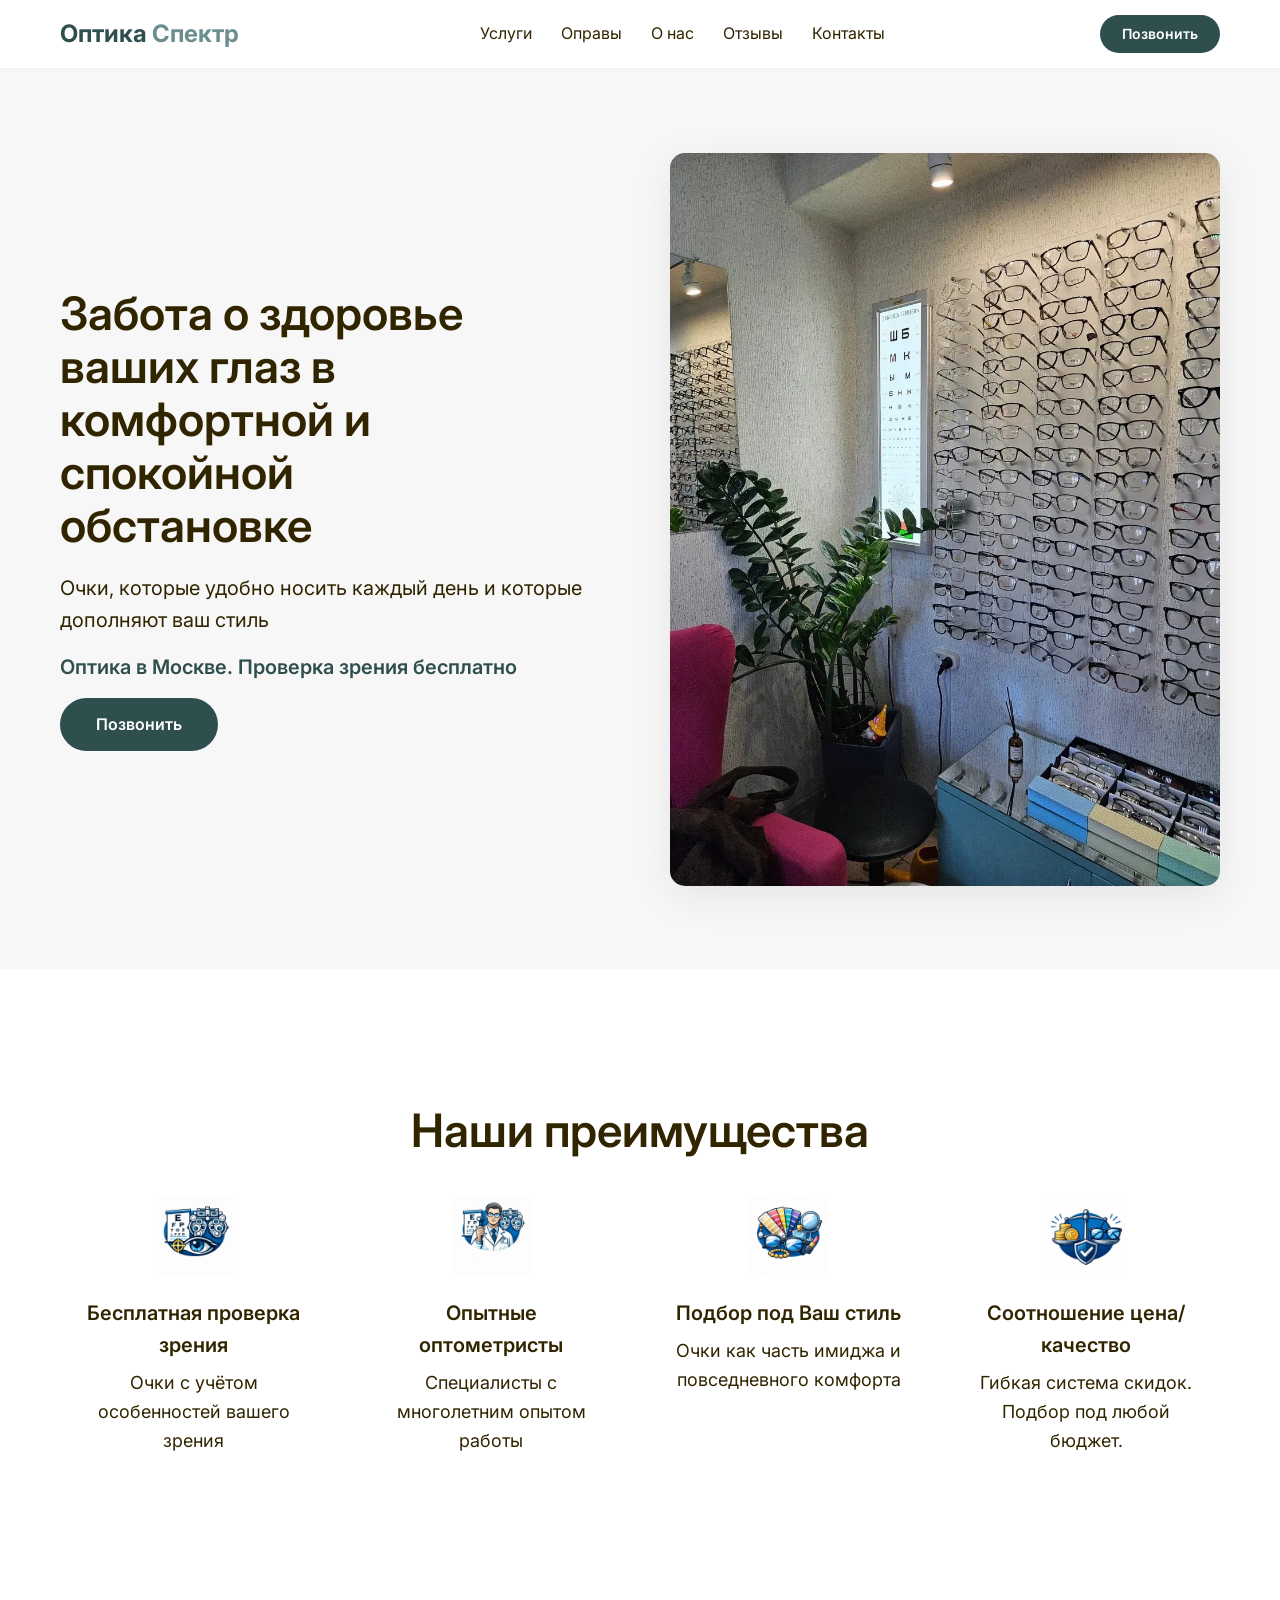
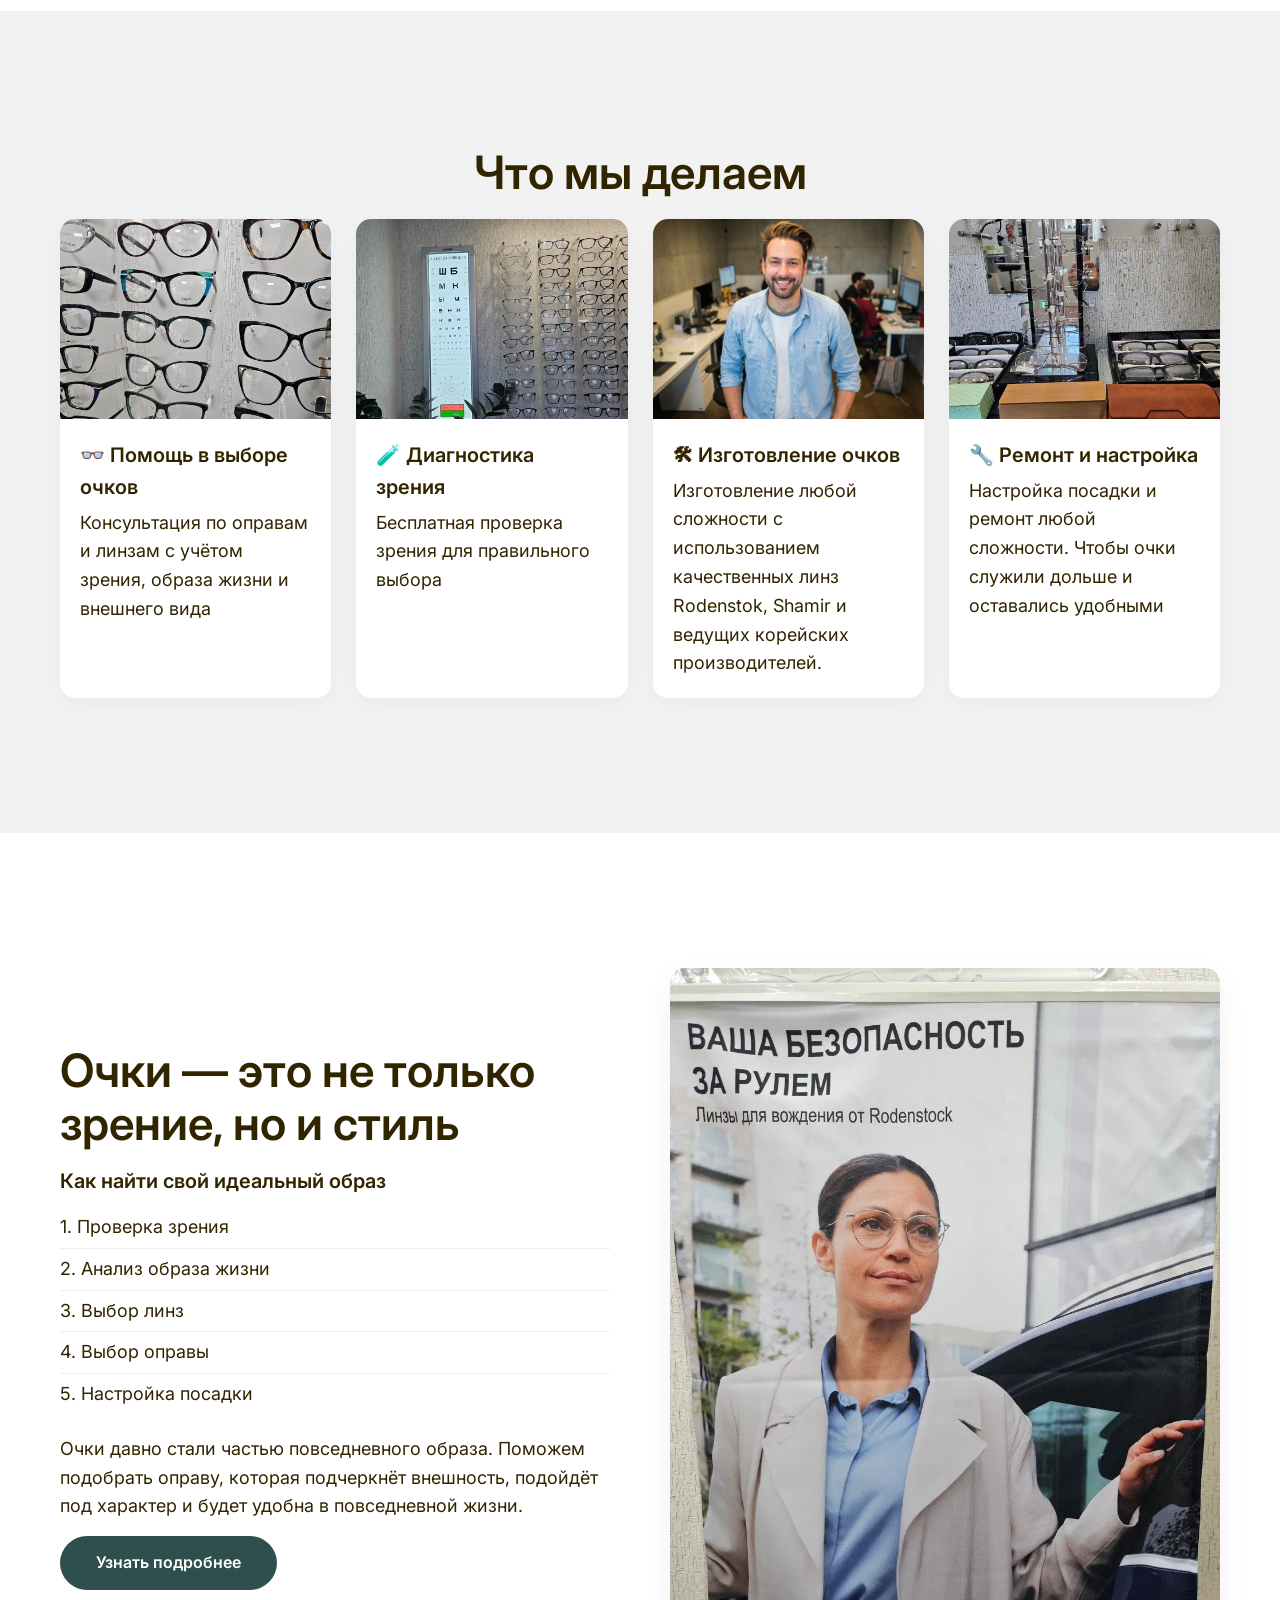
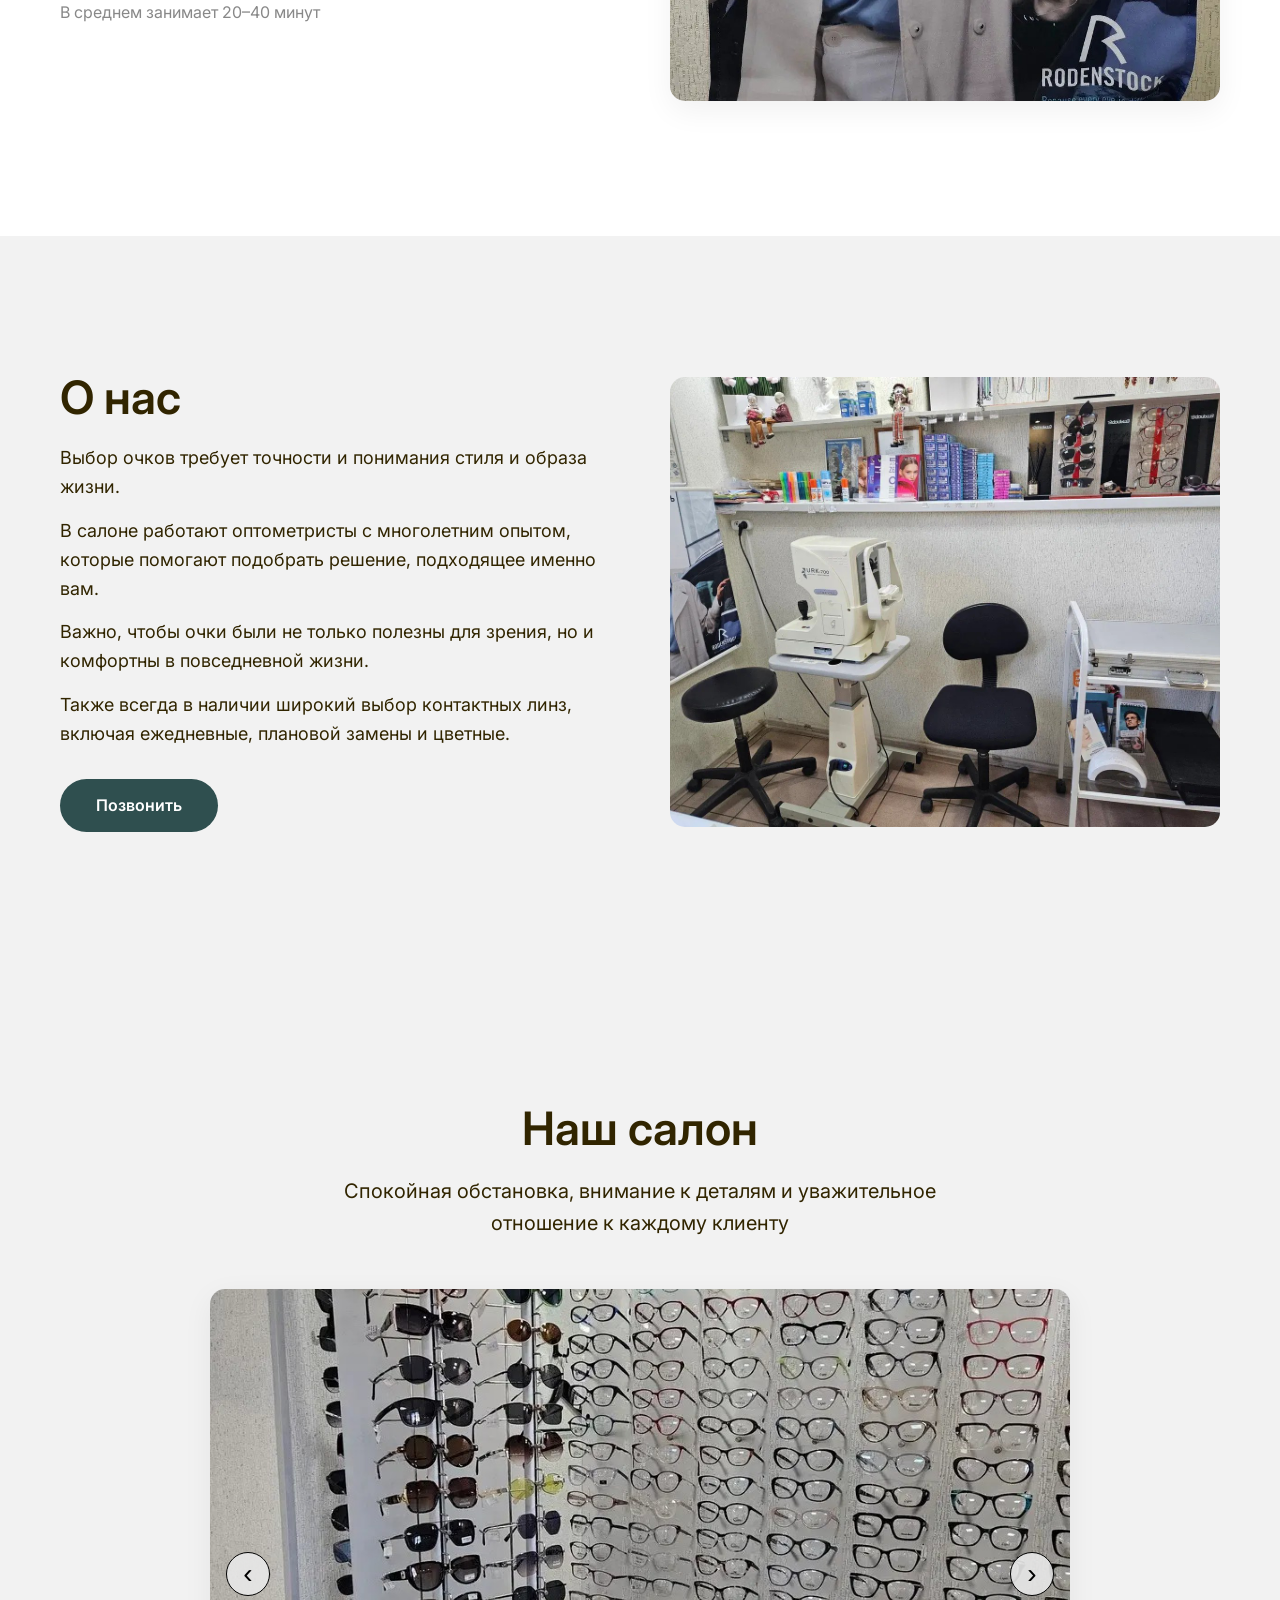
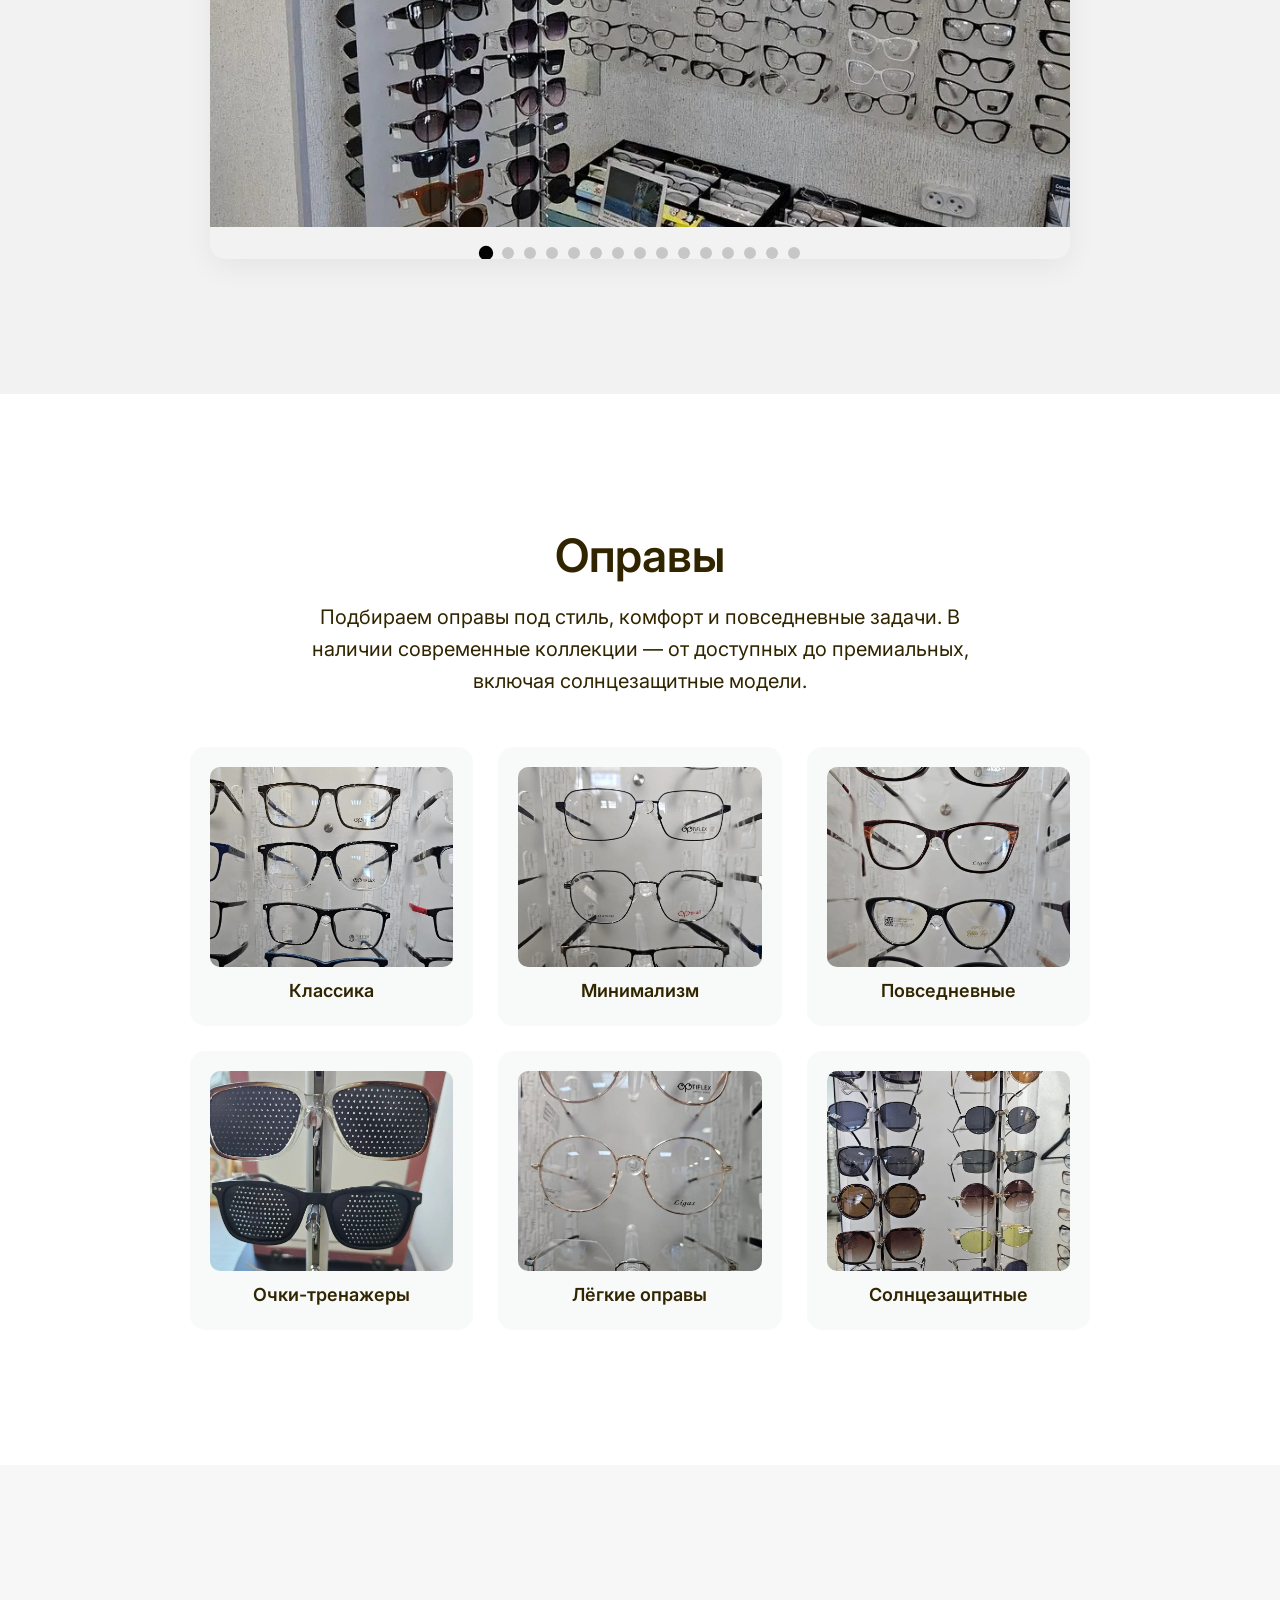
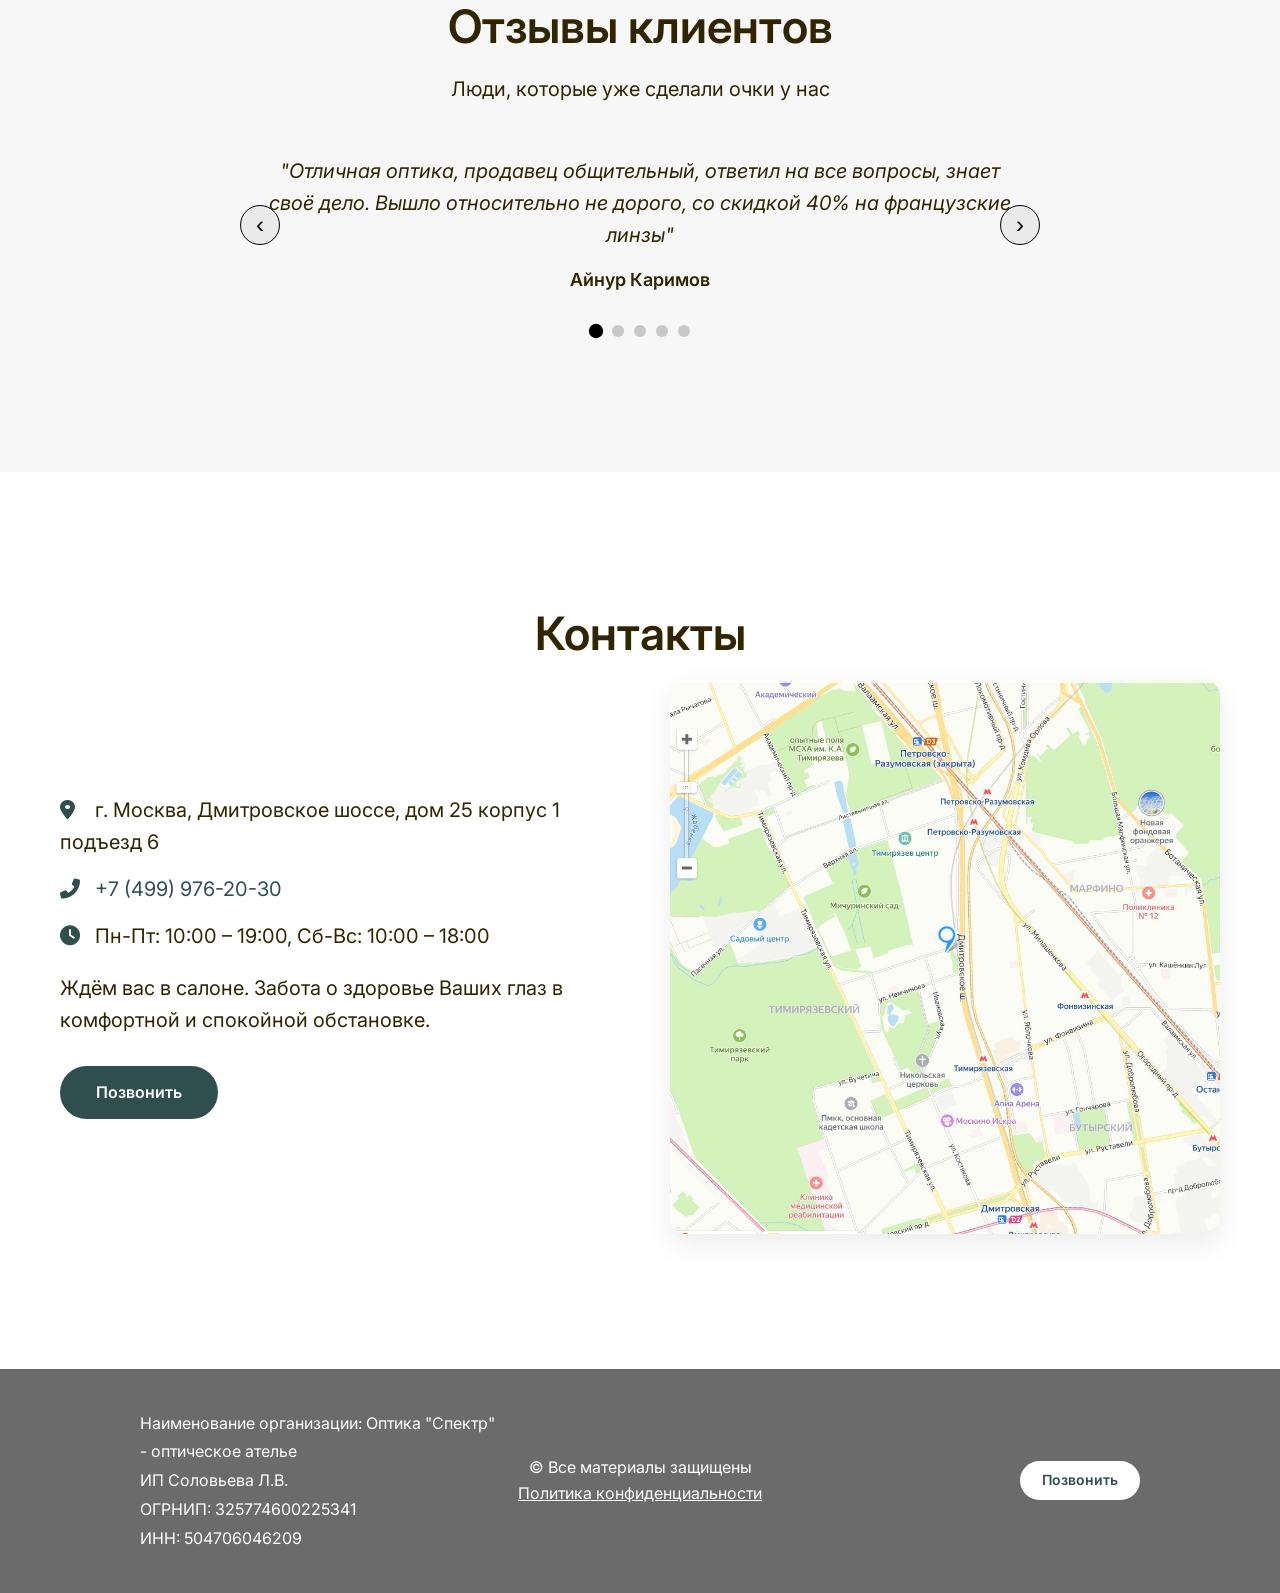
==== index.html @ 6e52207d "Update index.html" ====
<!DOCTYPE html>
<html lang="ru">
<head>
    <meta charset="UTF-8">
    <meta name="viewport" content="width=device-width, initial-scale=1.0">
    <title>Оптика "Спектр" - оптическое ателье</title>
    <meta name="description" content='Оптика "Спектр" на Дмитровском шоссе 25, к.1'>
    <link rel="icon" href="images/favicon.jpg" type="image/x-icon">

    <!-- Шрифт Inter (замена Tilda Sans) -->
    <link rel="preconnect" href="https://fonts.googleapis.com">
    <link rel="preconnect" href="https://fonts.gstatic.com" crossorigin>
    <link href="https://fonts.googleapis.com/css2?family=Inter:opsz,wght@14..32,400;14..32,500;14..32,600;14..32,700&display=swap" rel="stylesheet">

    <link rel="stylesheet" href="https://cdnjs.cloudflare.com/ajax/libs/font-awesome/6.0.0-beta3/css/all.min.css">
    <style>
        /* ===== БАЗА ===== */
        * { margin: 0; padding: 0; box-sizing: border-box; }
        body {
            font-family: 'Inter', sans-serif;
            color: #312500;
            line-height: 1.6;
            background: #fff;
        }
        img { max-width: 100%; height: auto; display: block; }
        .container { max-width: 1200px; margin: 0 auto; padding: 0 20px; }
        .section-padding { padding: 135px 0; }
        @media (max-width: 768px) {
            .section-padding { padding: 60px 0; }
        }

        .section-title {
            font-family: 'Inter', sans-serif;
            font-weight: 600;
            font-size: 46px;
            line-height: 1.15;
            color: #312500;
            text-align: center;
            max-width: 480px;
            margin-left: auto;
            margin-right: auto;
            margin-bottom: 20px;
        }
        .section-subtitle {
            font-family: 'Inter', sans-serif;
            font-weight: 400;
            font-size: 20px;
            color: #312500;
            text-align: center;
            max-width: 700px;
            margin: 0 auto 50px;
        }
        @media (max-width: 768px) {
            .section-title { font-size: 32px; max-width: 100%; }
            .section-subtitle { font-size: 18px; }
        }

        .btn {
            display: inline-block;
            background: #2f4f4f;
            color: #fff;
            padding: 14px 36px;
            border-radius: 30px;
            text-decoration: none;
            font-family: 'Inter', sans-serif;
            font-weight: 600;
            font-size: 16px;
            transition: 0.3s;
            border: none;
            cursor: pointer;
        }
        .btn:hover { background: #1d3535; transform: scale(1.03); }
        .btn-white { background: #fff; color: #2f4f4f; }
        .btn-white:hover { background: #f0f0f0; }

        /* ===== ШАПКА ===== */
        .header {
            background: rgba(255, 255, 255, 0.7);
            padding: 15px 0;
            position: sticky;
            top: 0;
            z-index: 1000;
            transition: background 0.3s;
            border-bottom: 1px solid rgba(0,0,0,0.05);
        }
        .header.scrolled { background: rgba(255, 255, 255, 0.8); }
        .header .container {
            display: flex;
            justify-content: space-between;
            align-items: center;
            flex-wrap: wrap;
        }
        .header .logo { font-size: 24px; font-weight: 700; color: #2f4f4f; }
        .header .logo span { color: #6b8e8e; }
        .header nav a {
            font-family: 'Inter', sans-serif;
            font-weight: 400;
            color: #312500;
            text-decoration: none;
            margin-left: 25px;
            font-size: 16px;
            transition: 0.3s;
        }
        .header nav a:hover { color: #2f4f4f; }
        .header .btn { font-size: 14px; padding: 8px 22px; }
        .burger { display: none; font-size: 28px; cursor: pointer; }

        @media (max-width: 768px) {
            .header nav { display: none; width: 100%; flex-direction: column; align-items: center; padding-top: 15px; }
            .header nav.active { display: flex; }
            .header nav a { margin: 8px 0; }
            .burger { display: block; }
        }

        /* ===== HERO (100vh, 50/50) ===== */
        .hero {
            background: #f7f7f7;
            min-height: 100vh;
            display: flex;
            align-items: center;
            padding: 60px 0;
        }
        .hero .container {
            display: grid;
            grid-template-columns: 1fr 1fr;
            gap: 60px;
            align-items: center;
        }
        .hero-content h1 {
            font-family: 'Inter', sans-serif;
            font-weight: 600;
            font-size: 46px;
            line-height: 1.15;
            color: #312500;
            max-width: 480px;
            margin-bottom: 20px;
        }
        .hero-content p {
            font-family: 'Inter', sans-serif;
            font-weight: 400;
            font-size: 20px;
            color: #312500;
            margin-bottom: 15px;
        }
        .hero-content .price { font-weight: 600; color: #2f4f4f; }
        .hero-image img { border-radius: 15px; box-shadow: 0 10px 40px rgba(0,0,0,0.08); }

        @media (max-width: 768px) {
            .hero .container { grid-template-columns: 1fr; text-align: center; }
            .hero-content h1 { font-size: 32px; max-width: 100%; }
            .hero-content p { font-size: 18px; }
            .hero-image { order: -1; }
            .hero { min-height: auto; padding: 80px 0; }
        }

        /* ===== ПРЕИМУЩЕСТВА ===== */
        .benefits { background: #ffffff; }
        .benefits-grid {
            display: grid;
            grid-template-columns: repeat(4, 1fr);
            gap: 30px;
        }
        .benefit-item {
            text-align: center;
            padding: 20px;
        }
        .benefit-item img {
            width: 80px;
            height: 80px;
            margin: 0 auto 20px;
            object-fit: contain;
        }
        .benefit-item h3 {
            font-family: 'Inter', sans-serif;
            font-weight: 600;
            font-size: 20px;
            color: #312500;
            margin-bottom: 8px;
        }
        .benefit-item p {
            font-family: 'Inter', sans-serif;
            font-weight: 400;
            font-size: 18px;
            color: #312500;
        }
        @media (max-width: 900px) {
            .benefits-grid { grid-template-columns: 1fr 1fr; }
        }
        @media (max-width: 500px) {
            .benefits-grid { grid-template-columns: 1fr; }
            .benefit-item img { width: 60px; height: 60px; }
        }

        /* ===== УСЛУГИ ===== */
        .services { background: #f2f2f2; }
        .services-grid {
            display: grid;
            grid-template-columns: repeat(4, 1fr);
            gap: 25px;
        }
        .service-card {
            background: #fff;
            border-radius: 15px;
            overflow: hidden;
            box-shadow: 0 5px 20px rgba(0,0,0,0.04);
            transition: 0.3s;
        }
        .service-card:hover { transform: translateY(-6px); }
        .service-card .service-img {
            height: 200px;
            background-size: cover;
            background-position: center;
        }
        .service-card .service-content { padding: 20px; }
        .service-card .service-content h3 {
            font-family: 'Inter', sans-serif;
            font-weight: 600;
            font-size: 20px;
            color: #312500;
            margin-bottom: 6px;
        }
        .service-card .service-content p {
            font-family: 'Inter', sans-serif;
            font-weight: 400;
            font-size: 18px;
            color: #312500;
        }
        @media (max-width: 900px) {
            .services-grid { grid-template-columns: 1fr 1fr; }
        }
        @media (max-width: 500px) {
            .services-grid { grid-template-columns: 1fr; }
        }

        /* ===== СТИЛЬ (ОЧКИ) ===== */
        .style-block { background: #ffffff; }
        .style-wrapper {
            display: grid;
            grid-template-columns: 1fr 1fr;
            gap: 60px;
            align-items: center;
        }
        .style-image img {
            border-radius: 15px;
            box-shadow: 0 10px 30px rgba(0,0,0,0.06);
            width: 100%;
            height: 450px;
            object-fit: cover;
            object-position: center 40%;
        }
        .style-content h2 {
            font-family: 'Inter', sans-serif;
            font-weight: 600;
            font-size: 46px;
            line-height: 1.15;
            color: #312500;
            max-width: 480px;
            margin-bottom: 15px;
        }
        .style-content .sub {
            font-family: 'Inter', sans-serif;
            font-weight: 600;
            font-size: 20px;
            color: #312500;
            margin-bottom: 10px;
        }
        .style-content ul {
            list-style: none;
            padding: 0;
            margin-bottom: 20px;
        }
        .style-content ul li {
            font-family: 'Inter', sans-serif;
            font-weight: 400;
            font-size: 18px;
            color: #312500;
            padding: 6px 0;
            border-bottom: 1px solid #eee;
        }
        .style-content ul li:last-child { border-bottom: none; }
        .style-content p {
            font-family: 'Inter', sans-serif;
            font-weight: 400;
            font-size: 18px;
            color: #312500;
        }
        .style-content .small-note {
            font-size: 16px;
            color: #888;
            margin-top: 10px;
        }
        @media (max-width: 768px) {
            .style-wrapper { grid-template-columns: 1fr; }
            .style-image { order: 2; }
            .style-image img { height: 280px; }
            .style-content h2 { font-size: 32px; max-width: 100%; }
        }

        /* ===== О НАС ===== */
        .about { background: #f2f2f2; }
        .about-wrapper {
            display: grid;
            grid-template-columns: 1fr 1fr;
            gap: 60px;
            align-items: center;
        }
        .about-image {
            height: 450px;
            background: url('images/about-bg.jpg') center/cover;
            border-radius: 15px;
        }
        .about-content h2 {
            font-family: 'Inter', sans-serif;
            font-weight: 600;
            font-size: 46px;
            line-height: 1.15;
            color: #312500;
            max-width: 480px;
            margin-bottom: 20px;
            text-align: left;
        }
        .about-content p {
            font-family: 'Inter', sans-serif;
            font-weight: 400;
            font-size: 18px;
            color: #312500;
            margin-bottom: 15px;
        }
        @media (max-width: 768px) {
            .about-wrapper { grid-template-columns: 1fr; }
            .about-image { height: 280px; order: -1; }
            .about-content h2 { font-size: 32px; max-width: 100%; text-align: center; }
        }

        /* ===== ГАЛЕРЕЯ (карусель) ===== */
        .gallery { background: #f2f2f2; }
        .slider-container {
            overflow: hidden;
            position: relative;
            max-width: 860px;
            margin: 0 auto;
            border-radius: 15px;
            box-shadow: 0 8px 30px rgba(0,0,0,0.06);
        }
        .slider-track {
            display: flex;
            transition: transform 0.4s ease;
        }
        .slider-slide {
            min-width: 100%;
            aspect-ratio: 16/10;
        }
        .slider-slide img {
            width: 100%;
            height: 100%;
            object-fit: cover;
        }
        .slider-arrow {
            position: absolute;
            top: 50%;
            transform: translateY(-50%);
            background: rgba(232,232,232,0.9);
            border: 1px solid #000;
            width: 44px;
            height: 44px;
            border-radius: 50%;
            font-size: 28px;
            cursor: pointer;
            z-index: 10;
            color: #000;
            display: flex;
            align-items: center;
            justify-content: center;
            transition: 0.2s;
        }
        .slider-arrow:hover { background: #000; color: #fff; }
        .slider-arrow-prev { left: 16px; }
        .slider-arrow-next { right: 16px; }
        .slider-dots {
            display: flex;
            justify-content: center;
            gap: 10px;
            margin-top: 20px;
        }
        .slider-dots button {
            width: 12px;
            height: 12px;
            border-radius: 50%;
            border: none;
            background: #c7c7c7;
            cursor: pointer;
            padding: 0;
            transition: 0.2s;
        }
        .slider-dots button.active { background: #000; transform: scale(1.2); }

        /* ===== ОТЗЫВЫ (карусель) ===== */
        .reviews { background: #f7f7f7; padding: 135px 0; }
        .reviews-slider {
            max-width: 800px;
            margin: 0 auto;
            position: relative;
            overflow: hidden;
        }
        .reviews-track {
            display: flex;
            transition: transform 0.5s ease;
        }
        .review-slide {
            min-width: 100%;
            padding: 0 20px;
            text-align: center;
            box-sizing: border-box;
        }
        .review-text {
            font-family: 'Inter', sans-serif;
            font-weight: 400;
            font-size: 20px;
            color: #312500;
            font-style: italic;
            margin-bottom: 15px;
        }
        .review-author {
            font-family: 'Inter', sans-serif;
            font-weight: 600;
            font-size: 18px;
            color: #312500;
        }
        .reviews-arrow {
            position: absolute;
            top: 50%;
            transform: translateY(-50%);
            background: rgba(232,232,232,0.8);
            border: 1px solid #000;
            width: 40px;
            height: 40px;
            border-radius: 50%;
            font-size: 24px;
            cursor: pointer;
            z-index: 10;
            color: #000;
            display: flex;
            align-items: center;
            justify-content: center;
            transition: 0.2s;
        }
        .reviews-arrow:hover { background: #000; color: #fff; }
        .reviews-arrow-prev { left: 0; }
        .reviews-arrow-next { right: 0; }
        .reviews-dots {
            display: flex;
            justify-content: center;
            gap: 10px;
            margin-top: 30px;
        }
        .reviews-dots button {
            width: 12px;
            height: 12px;
            border-radius: 50%;
            border: none;
            background: #c7c7c7;
            cursor: pointer;
            padding: 0;
            transition: 0.2s;
        }
        .reviews-dots button.active { background: #000; transform: scale(1.2); }

        @media (max-width: 768px) {
            .reviews { padding: 60px 0; }
            .review-text { font-size: 18px; }
            .reviews-arrow { width: 32px; height: 32px; font-size: 18px; }
        }

        /* ===== ОПРАВЫ (сетка 3x2) ===== */
        .frames { background: #ffffff; }
        .frames-grid {
            display: grid;
            grid-template-columns: repeat(3, 1fr);
            gap: 25px;
            max-width: 900px;
            margin: 0 auto;
        }
        .frame-item {
            text-align: center;
            padding: 20px;
            background: #f8fafa;
            border-radius: 15px;
            transition: 0.3s;
        }
        .frame-item:hover { transform: scale(1.02); }
        .frame-item img {
            width: 100%;
            height: 200px;
            object-fit: cover;
            border-radius: 10px;
            margin-bottom: 10px;
        }
        .frame-item h4 {
            font-family: 'Inter', sans-serif;
            font-weight: 600;
            font-size: 18px;
            color: #312500;
        }
        @media (max-width: 768px) {
            .frames-grid { grid-template-columns: 1fr 1fr; }
        }
        @media (max-width: 480px) {
            .frames-grid { grid-template-columns: 1fr; }
        }

        /* ===== КОНТАКТЫ ===== */
        .contact-info { background: #ffffff; }
        .contact-grid {
            display: grid;
            grid-template-columns: 1fr 1fr;
            gap: 60px;
            align-items: center;
        }
        .contact-details p {
            font-family: 'Inter', sans-serif;
            font-weight: 400;
            font-size: 20px;
            color: #312500;
            margin-bottom: 15px;
        }
        .contact-details i { width: 30px; color: #2f4f4f; }
        .contact-details .btn { margin-top: 15px; }
        .contact-image img {
            width: 100%;
            border-radius: 15px;
            box-shadow: 0 10px 30px rgba(0,0,0,0.08);
        }
        @media (max-width: 768px) {
            .contact-grid { grid-template-columns: 1fr; }
            .contact-image { order: -1; }
        }

        /* ===== ПОДВАЛ ===== */
        .footer {
            background: #6b6b6b;
            color: #fff;
            padding: 40px 0;
            text-align: center;
        }
        .footer .footer-grid {
            display: grid;
            grid-template-columns: 1fr auto 1fr;
            gap: 20px;
            align-items: center;
            max-width: 1000px;
            margin: 0 auto;
        }
        .footer .footer-left {
            text-align: left;
            font-family: 'Inter', sans-serif;
            font-weight: 400;
            font-size: 16px;
            line-height: 1.8;
            color: #fff;
        }
        .footer .footer-center {
            text-align: center;
            font-family: 'Inter', sans-serif;
            font-weight: 400;
            font-size: 16px;
            color: #fff;
        }
        .footer .footer-center a {
            color: #fff;
            text-decoration: underline;
        }
        .footer .footer-right { text-align: right; }
        .footer .btn {
            background: #fff;
            color: #2f4f4f;
            font-size: 14px;
            padding: 8px 22px;
        }
        .footer .btn:hover { background: #f0f0f0; }
        @media (max-width: 768px) {
            .footer .footer-grid { grid-template-columns: 1fr; text-align: center; }
            .footer .footer-left { text-align: center; }
            .footer .footer-right { text-align: center; }
        }
    </style>
</head>
<body>

    <!-- ===== ШАПКА ===== -->
    <header class="header" id="header">
        <div class="container">
            <div class="logo">Оптика <span>Спектр</span></div>
            <div class="burger" id="burgerBtn"><i class="fas fa-bars"></i></div>
            <nav id="mainNav">
                <a href="#services">Услуги</a>
                <a href="#frames">Оправы</a>
                <a href="#about">О нас</a>
                <a href="#reviews">Отзывы</a>
                <a href="#contact">Контакты</a>
            </nav>
            <a href="#contact" class="btn">Позвонить</a>
        </div>
    </header>

    <!-- ===== HERO (100vh) ===== -->
    <section class="hero" id="hero">
        <div class="container">
            <div class="hero-content">
                <h1>Забота о здоровье ваших глаз в комфортной и спокойной обстановке</h1>
                <p>Очки, которые удобно носить каждый день и которые дополняют ваш стиль</p>
                <p class="price">Оптика в Москве. Проверка зрения бесплатно</p>
                <a href="#contact" class="btn">Позвонить</a>
            </div>
            <div class="hero-image">
                <img src="images/hero.jpg" alt="Оптика Спектр">
            </div>
        </div>
    </section>

    <!-- ===== ПРЕИМУЩЕСТВА ===== -->
    <section class="benefits section-padding">
        <div class="container">
            <h2 class="section-title">Наши преимущества</h2>
          <div class="benefits-grid">
                <div class="benefit-item">
                    <img src="images/icon-free-exam.png" alt="Бесплатная проверка зрения" style="width: 80px; height: 80px; margin: 0 auto 20px; object-fit: contain;">
                    <h3>Бесплатная проверка зрения</h3>
                    <p>Очки с учётом особенностей вашего зрения</p>
                </div>
                <div class="benefit-item">
                    <img src="images/icon-experts.png" alt="Опытные оптометристы" style="width: 80px; height: 80px; margin: 0 auto 20px; object-fit: contain;">
                    <h3>Опытные оптометристы</h3>
                    <p>Специалисты с многолетним опытом работы</p>
                </div>
                <div class="benefit-item">
                    <img src="images/icon-style.png" alt="Подбор под стиль" style="width: 80px; height: 80px; margin: 0 auto 20px; object-fit: contain;">
                    <h3>Подбор под Ваш стиль</h3>
                    <p>Очки как часть имиджа и повседневного комфорта</p>
                </div>
                <div class="benefit-item">
                    <img src="images/icon-price.png" alt="Цена и качество" style="width: 80px; height: 80px; margin: 0 auto 20px; object-fit: contain;">
                    <h3>Соотношение цена/качество</h3>
                    <p>Гибкая система скидок. Подбор под любой бюджет.</p>
                </div>
            </div>
        </div>
    </section>

    <!-- ===== УСЛУГИ ===== -->
    <section id="services" class="services section-padding">
        <div class="container">
            <h2 class="section-title">Что мы делаем</h2>
            <div class="services-grid">
                <div class="service-card">
                    <div class="service-img" style="background-image: url('images/service-1.jpg');"></div>
                    <div class="service-content">
                        <h3>👓 Помощь в выборе очков</h3>
                        <p>Консультация по оправам и линзам с учётом зрения, образа жизни и внешнего вида</p>
                    </div>
                </div>
                <div class="service-card">
                    <div class="service-img" style="background-image: url('images/service-2.jpg');"></div>
                    <div class="service-content">
                        <h3>🧪 Диагностика зрения</h3>
                        <p>Бесплатная проверка зрения для правильного выбора</p>
                    </div>
                </div>
                <div class="service-card">
                    <div class="service-img" style="background-image: url('images/service-3.jpg');"></div>
                    <div class="service-content">
                        <h3>🛠 Изготовление очков</h3>
                        <p>Изготовление любой сложности с использованием качественных линз Rodenstok, Shamir и ведущих корейских производителей.</p>
                    </div>
                </div>
                <div class="service-card">
                    <div class="service-img" style="background-image: url('images/service-4.jpg');"></div>
                    <div class="service-content">
                        <h3>🔧 Ремонт и настройка</h3>
                        <p>Настройка посадки и ремонт любой сложности. Чтобы очки служили дольше и оставались удобными</p>
                    </div>
                </div>
            </div>
        </div>
    </section>

    <!-- ===== СТИЛЬ ===== -->
    <section class="style-block section-padding">
        <div class="container">
            <div class="style-wrapper">
                <div class="style-content">
                    <h2>Очки — это не только зрение, но и стиль</h2>
                    <p class="sub">Как найти свой идеальный образ</p>
                    <ul>
                        <li>1. Проверка зрения</li>
                        <li>2. Анализ образа жизни</li>
                        <li>3. Выбор линз</li>
                        <li>4. Выбор оправы</li>
                        <li>5. Настройка посадки</li>
                    </ul>
                    <p>Очки давно стали частью повседневного образа. Поможем подобрать оправу, которая подчеркнёт внешность, подойдёт под характер и будет удобна в повседневной жизни.</p>
                    <a href="#contact" class="btn" style="margin-top: 15px;">Узнать подробнее</a>
                    <p class="small-note">В среднем занимает 20–40 минут</p>
                </div>
                <div class="style-image">
                    <img src="images/style-glasses.jpg" alt="Очки и стиль" style="width: 100%; height: auto; border-radius: 15px; box-shadow: 0 10px 30px rgba(0,0,0,0.06);">
                </div>
            </div>
        </div>
    </section>

    <!-- ===== О НАС ===== -->
    <section id="about" class="about section-padding">
        <div class="container">
            <div class="about-wrapper">
                <div class="about-content">
                    <h2>О нас</h2>
                    <p>Выбор очков требует точности и понимания стиля и образа жизни.</p>
                    <p>В салоне работают оптометристы с многолетним опытом, которые помогают подобрать решение, подходящее именно вам.</p>
                    <p>Важно, чтобы очки были не только полезны для зрения, но и комфортны в повседневной жизни.</p>
                    <p>Также всегда в наличии широкий выбор контактных линз, включая ежедневные, плановой замены и цветные.</p>
                    <a href="#contact" class="btn" style="margin-top: 15px;">Позвонить</a>
                </div>
                <div class="about-image"></div>
            </div>
        </div>
    </section>

    <!-- ===== ГАЛЕРЕЯ ===== -->
    <section class="gallery section-padding">
        <div class="container">
            <h2 class="section-title">Наш салон</h2>
            <p class="section-subtitle">Спокойная обстановка, внимание к деталям и уважительное отношение к каждому клиенту</p>
            <div class="slider-container" id="slider">
                <div class="slider-track" id="sliderTrack">
                    <div class="slider-slide"><img src="images/gallery-1.jpg" alt="Салон 1" loading="lazy"></div>
                    <div class="slider-slide"><img src="images/gallery-2.jpg" alt="Салон 2" loading="lazy"></div>
                    <div class="slider-slide"><img src="images/gallery-3.jpg" alt="Салон 3" loading="lazy"></div>
                    <div class="slider-slide"><img src="images/gallery-4.jpg" alt="Салон 4" loading="lazy"></div>
                    <div class="slider-slide"><img src="images/gallery-5.jpg" alt="Салон 5" loading="lazy"></div>
                    <div class="slider-slide"><img src="images/gallery-6.jpg" alt="Салон 6" loading="lazy"></div>
                    <div class="slider-slide"><img src="images/gallery-7.jpg" alt="Салон 7" loading="lazy"></div>
                    <div class="slider-slide"><img src="images/gallery-8.jpg" alt="Салон 8" loading="lazy"></div>
                    <div class="slider-slide"><img src="images/gallery-9.jpg" alt="Салон 9" loading="lazy"></div>
                    <div class="slider-slide"><img src="images/gallery-10.jpg" alt="Салон 10" loading="lazy"></div>
                    <div class="slider-slide"><img src="images/gallery-11.jpg" alt="Салон 11" loading="lazy"></div>
                    <div class="slider-slide"><img src="images/gallery-12.jpg" alt="Салон 12" loading="lazy"></div>
                    <div class="slider-slide"><img src="images/gallery-13.jpg" alt="Салон 13" loading="lazy"></div>
                    <div class="slider-slide"><img src="images/gallery-14.jpg" alt="Салон 14" loading="lazy"></div>
                    <div class="slider-slide"><img src="images/gallery-15.jpg" alt="Салон 15" loading="lazy"></div>
                </div>
                <button class="slider-arrow slider-arrow-prev" id="prevBtn">‹</button>
                <button class="slider-arrow slider-arrow-next" id="nextBtn">›</button>
                <div class="slider-dots" id="dotsContainer"></div>
            </div>
        </div>
    </section>

    <!-- ===== ОПРАВЫ (3x2) ===== -->
    <section id="frames" class="frames section-padding">
        <div class="container">
            <h2 class="section-title">Оправы</h2>
            <p class="section-subtitle">Подбираем оправы под стиль, комфорт и повседневные задачи. В наличии современные коллекции — от доступных до премиальных, включая солнцезащитные модели.</p>
            <div class="frames-grid">
                <div class="frame-item"><img src="images/frame-1.jpg" alt="Классика"><h4>Классика</h4></div>
                <div class="frame-item"><img src="images/frame-2.jpg" alt="Минимализм"><h4>Минимализм</h4></div>
                <div class="frame-item"><img src="images/frame-3.jpg" alt="Повседневные"><h4>Повседневные</h4></div>
                <div class="frame-item"><img src="images/frame-4.jpg" alt="Очки-тренажеры"><h4>Очки-тренажеры</h4></div>
                <div class="frame-item"><img src="images/frame-5.jpg" alt="Лёгкие оправы"><h4>Лёгкие оправы</h4></div>
                <div class="frame-item"><img src="images/frame-6.jpg" alt="Солнцезащитные"><h4>Солнцезащитные</h4></div>
            </div>
        </div>
    </section>

    <!-- ===== ОТЗЫВЫ (карусель) ===== -->
    <section id="reviews" class="reviews">
        <div class="container">
            <h2 class="section-title">Отзывы клиентов</h2>
            <p class="section-subtitle">Люди, которые уже сделали очки у нас</p>
            <div class="reviews-slider" id="reviewsSlider">
                <div class="reviews-track" id="reviewsTrack">
                    <div class="review-slide">
                        <div class="review-text">"Отличная оптика, продавец общительный, ответил на все вопросы, знает своё дело. Вышло относительно не дорого, со скидкой 40% на французские линзы"</div>
                        <div class="review-author">Айнур Каримов</div>
                    </div>
                    <div class="review-slide">
                        <div class="review-text">"Помогли выбрать оправу, которая действительно подошла. Ношу каждый день без дискомфорта."</div>
                        <div class="review-author">Маргарита</div>
                    </div>
                    <div class="review-slide">
                        <div class="review-text">"Отличный сервис! Очень доброжелательный персонал, помогли подобрать идеальный вариант за 20 минут."</div>
                        <div class="review-author">Игорь Ш.</div>
                    </div>
                    <div class="review-slide">
                        <div class="review-text">"Долго искала оправу, которая подчеркнёт мои скулы. В "Спектре" нашли идеальный вариант, очень довольна!"</div>
                        <div class="review-author">Елена М.</div>
                    </div>
                    <div class="review-slide">
                        <div class="review-text">"Первый раз проверял зрение бесплатно. Всё быстро и качественно, без очередей. Спасибо!"</div>
                        <div class="review-author">Дмитрий К.</div>
                    </div>
                </div>
                <button class="reviews-arrow reviews-arrow-prev" id="reviewsPrev">‹</button>
                <button class="reviews-arrow reviews-arrow-next" id="reviewsNext">›</button>
            </div>
            <div class="reviews-dots" id="reviewsDots"></div>
        </div>
    </section>

    <!-- ===== КОНТАКТЫ ===== -->
    <section id="contact" class="contact-info section-padding">
        <div class="container">
            <h2 class="section-title">Контакты</h2>
            <div class="contact-grid">
                <div class="contact-details">
                    <p><i class="fas fa-map-marker-alt"></i> г. Москва, Дмитровское шоссе, дом 25 корпус 1 подъезд 6</p>
                    <p><i class="fas fa-phone-alt"></i> <a href="tel:+74999762030" style="color: #2f4f4f; text-decoration: none;">+7 (499) 976-20-30</a></p>
                    <p><i class="fas fa-clock"></i> Пн-Пт: 10:00 – 19:00, Сб-Вс: 10:00 – 18:00</p>
                    <p style="margin-top: 20px;">Ждём вас в салоне. Забота о здоровье Ваших глаз в комфортной и спокойной обстановке.</p>
                    <a href="tel:+74999762030" class="btn">Позвонить</a>
                </div>
                <div class="contact-image">
                    <img src="images/map.jpg" alt="Мы на карте">
                </div>
            </div>
        </div>
    </section>

    <!-- ===== ПОДВАЛ ===== -->
    <footer class="footer">
        <div class="container">
            <div class="footer-grid">
                <div class="footer-left">
                    Наименование организации: Оптика "Спектр" - оптическое ателье<br>
                    ИП Соловьева Л.В.<br>
                    ОГРНИП: 325774600225341<br>
                    ИНН: 504706046209
                </div>
                <div class="footer-center">
                    © Все материалы защищены<br>
                    <a href="#">Политика конфиденциальности</a>
                </div>
                <div class="footer-right">
                    <a href="#contact" class="btn">Позвонить</a>
                </div>
            </div>
        </div>
    </footer>

    <!-- ===== СКРИПТЫ ===== -->
    <script>
        // ===== БУРГЕР =====
        document.getElementById('burgerBtn').addEventListener('click', function() {
            document.getElementById('mainNav').classList.toggle('active');
        });

        // ===== ИЗМЕНЕНИЕ ПРОЗРАЧНОСТИ ШАПКИ =====
        window.addEventListener('scroll', function() {
            const header = document.getElementById('header');
            if (window.scrollY > 50) {
                header.classList.add('scrolled');
            } else {
                header.classList.remove('scrolled');
            }
        });

        // ===== ГАЛЕРЕЯ (карусель) =====
        const galleryTrack = document.getElementById('sliderTrack');
        const gallerySlides = galleryTrack.querySelectorAll('.slider-slide');
        const galleryPrev = document.getElementById('prevBtn');
        const galleryNext = document.getElementById('nextBtn');
        const galleryDots = document.getElementById('dotsContainer');
        let galleryIndex = 0;
        const galleryTotal = gallerySlides.length;

        if (galleryTotal > 0) {
            for (let i = 0; i < galleryTotal; i++) {
                const dot = document.createElement('button');
                dot.setAttribute('data-index', i);
                if (i === 0) dot.classList.add('active');
                dot.addEventListener('click', () => goToGallerySlide(i));
                galleryDots.appendChild(dot);
            }

            function goToGallerySlide(index) {
                if (index < 0) index = galleryTotal - 1;
                if (index >= galleryTotal) index = 0;
                galleryIndex = index;
                galleryTrack.style.transform = `translateX(-${galleryIndex * 100}%)`;
                document.querySelectorAll('#dotsContainer button').forEach((dot, i) => {
                    dot.classList.toggle('active', i === galleryIndex);
                });
            }

            galleryPrev.addEventListener('click', () => goToGallerySlide(galleryIndex - 1));
            galleryNext.addEventListener('click', () => goToGallerySlide(galleryIndex + 1));
        }

        // ===== ОТЗЫВЫ (карусель) =====
        const reviewsTrack = document.getElementById('reviewsTrack');
        const reviewsSlides = reviewsTrack.querySelectorAll('.review-slide');
        const reviewsPrev = document.getElementById('reviewsPrev');
        const reviewsNext = document.getElementById('reviewsNext');
        const reviewsDots = document.getElementById('reviewsDots');
        let reviewsIndex = 0;
        const reviewsTotal = reviewsSlides.length;

        if (reviewsTotal > 0) {
            for (let i = 0; i < reviewsTotal; i++) {
                const dot = document.createElement('button');
                dot.setAttribute('data-index', i);
                if (i === 0) dot.classList.add('active');
                dot.addEventListener('click', () => goToReviewSlide(i));
                reviewsDots.appendChild(dot);
            }

            function goToReviewSlide(index) {
                if (index < 0) index = reviewsTotal - 1;
                if (index >= reviewsTotal) index = 0;
                reviewsIndex = index;
                reviewsTrack.style.transform = `translateX(-${reviewsIndex * 100}%)`;
                document.querySelectorAll('#reviewsDots button').forEach((dot, i) => {
                    dot.classList.toggle('active', i === reviewsIndex);
                });
            }

            reviewsPrev.addEventListener('click', () => goToReviewSlide(reviewsIndex - 1));
            reviewsNext.addEventListener('click', () => goToReviewSlide(reviewsIndex + 1));
        }
    </script>
</body>
</html>
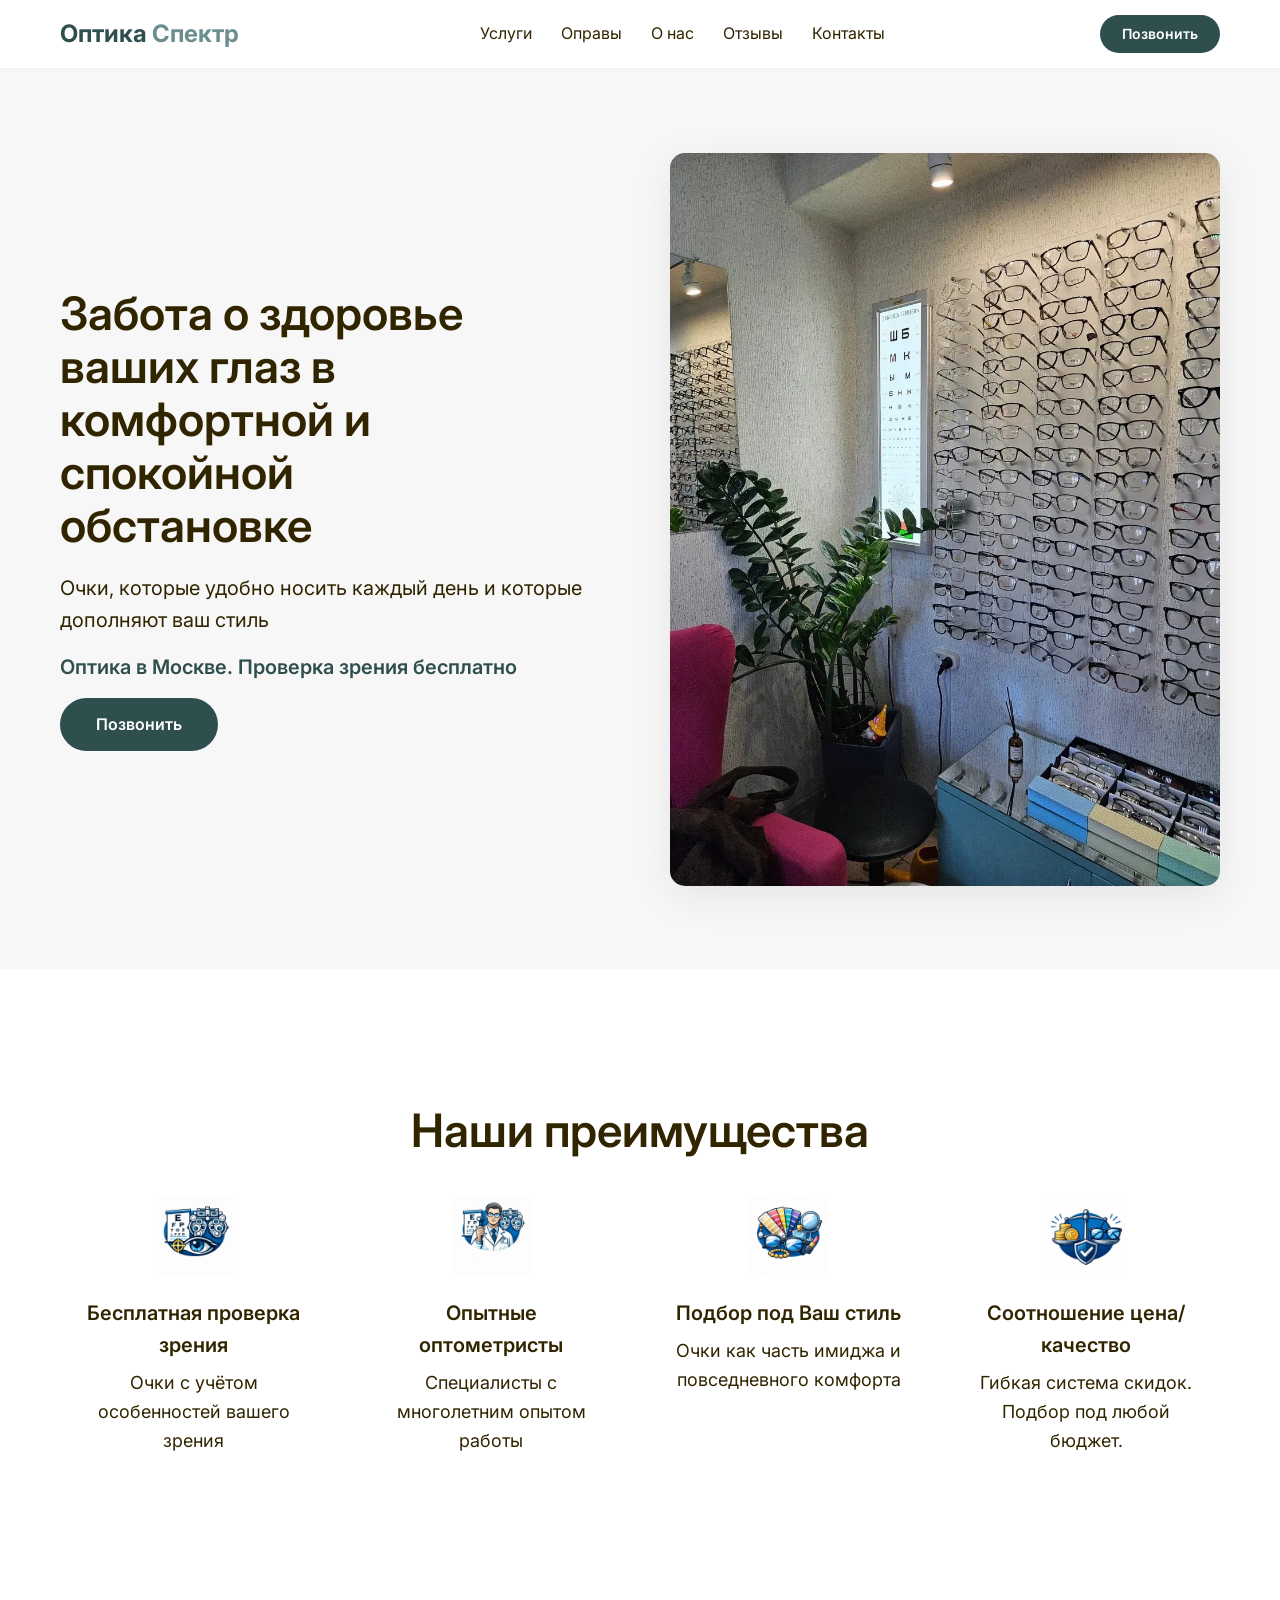
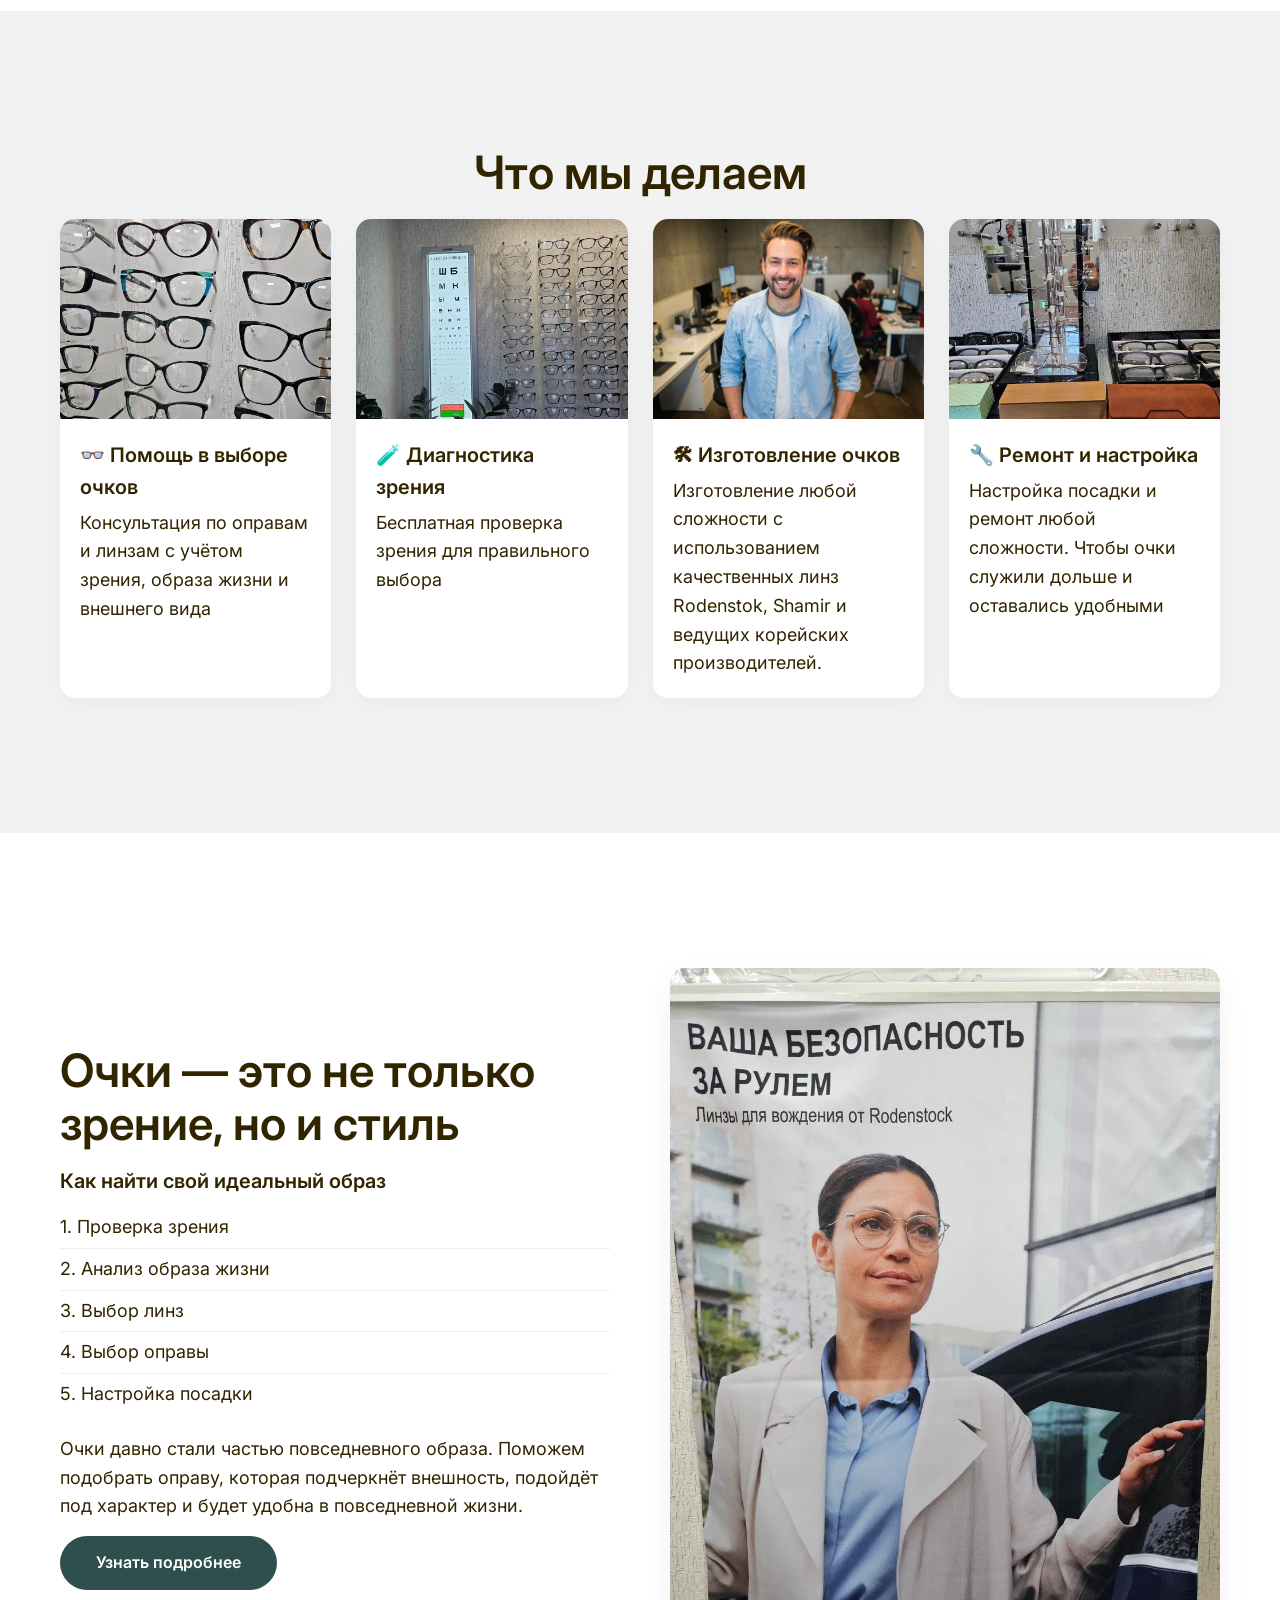
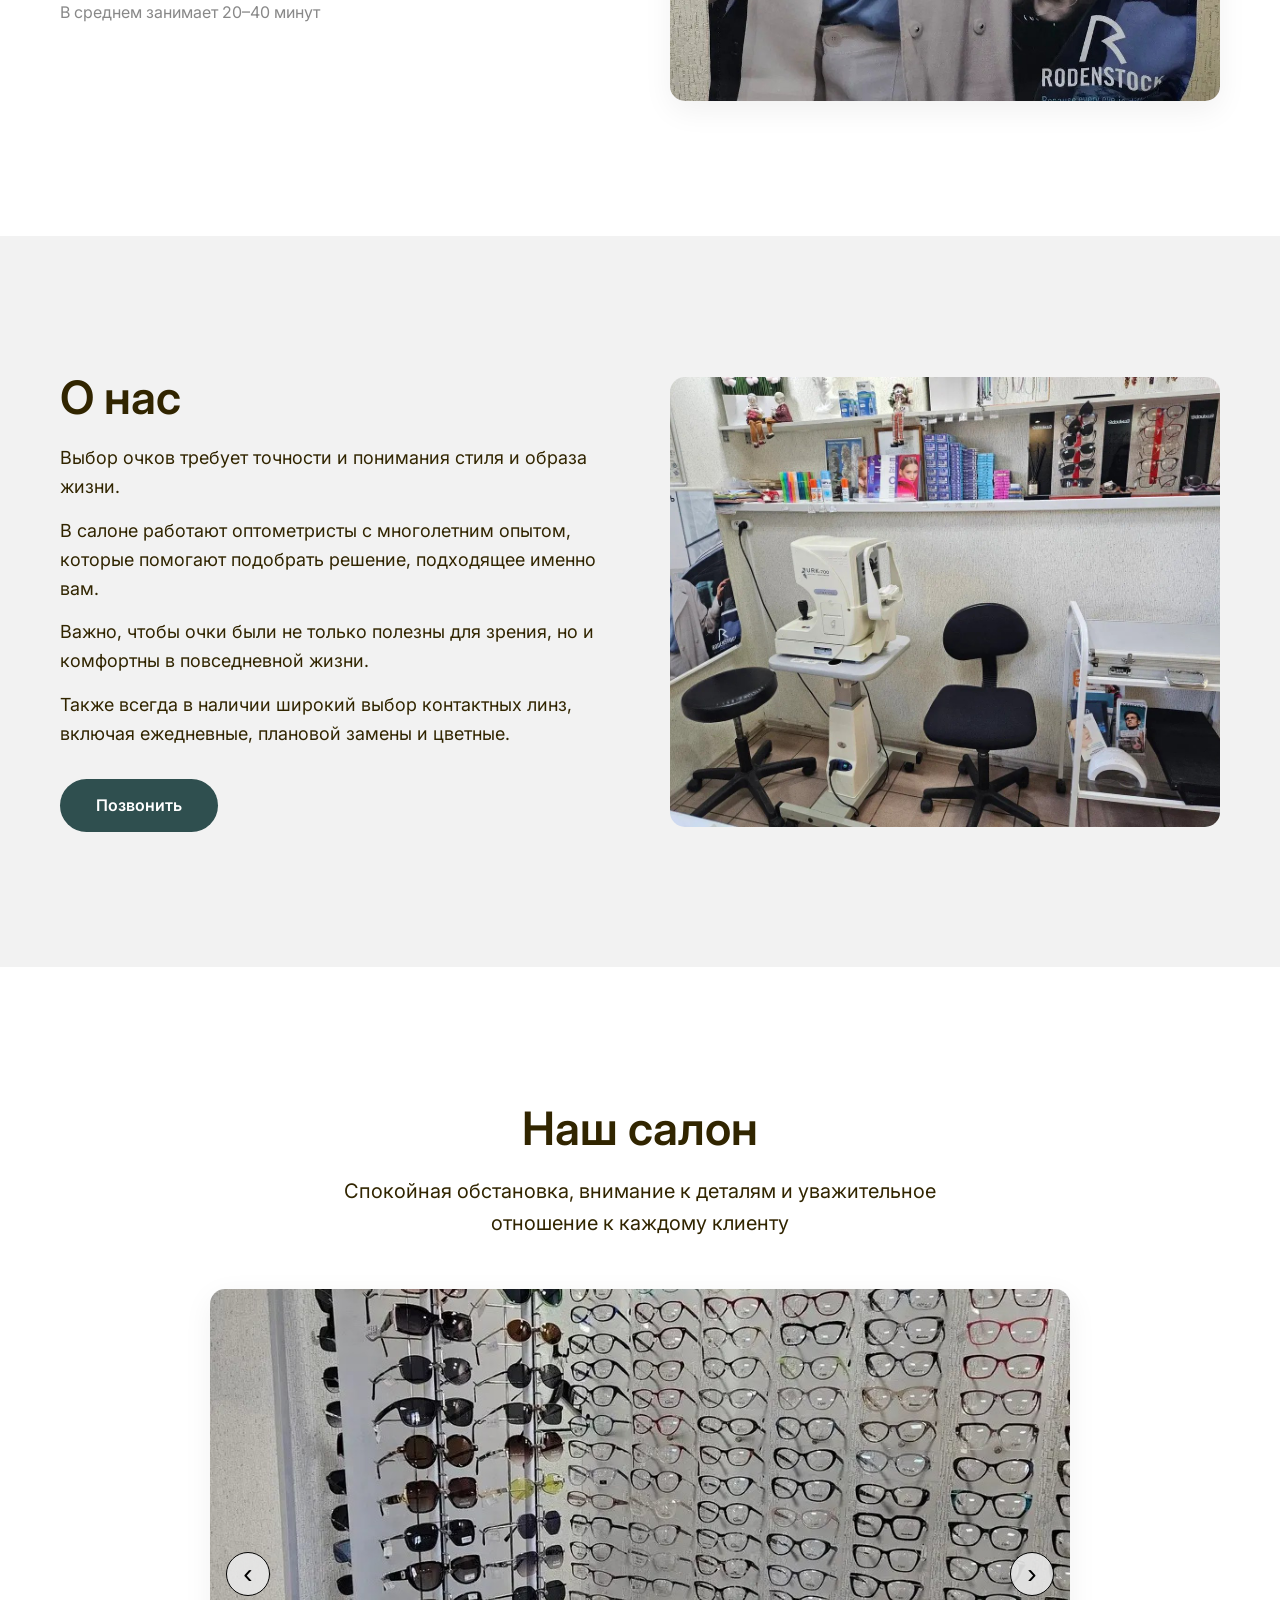
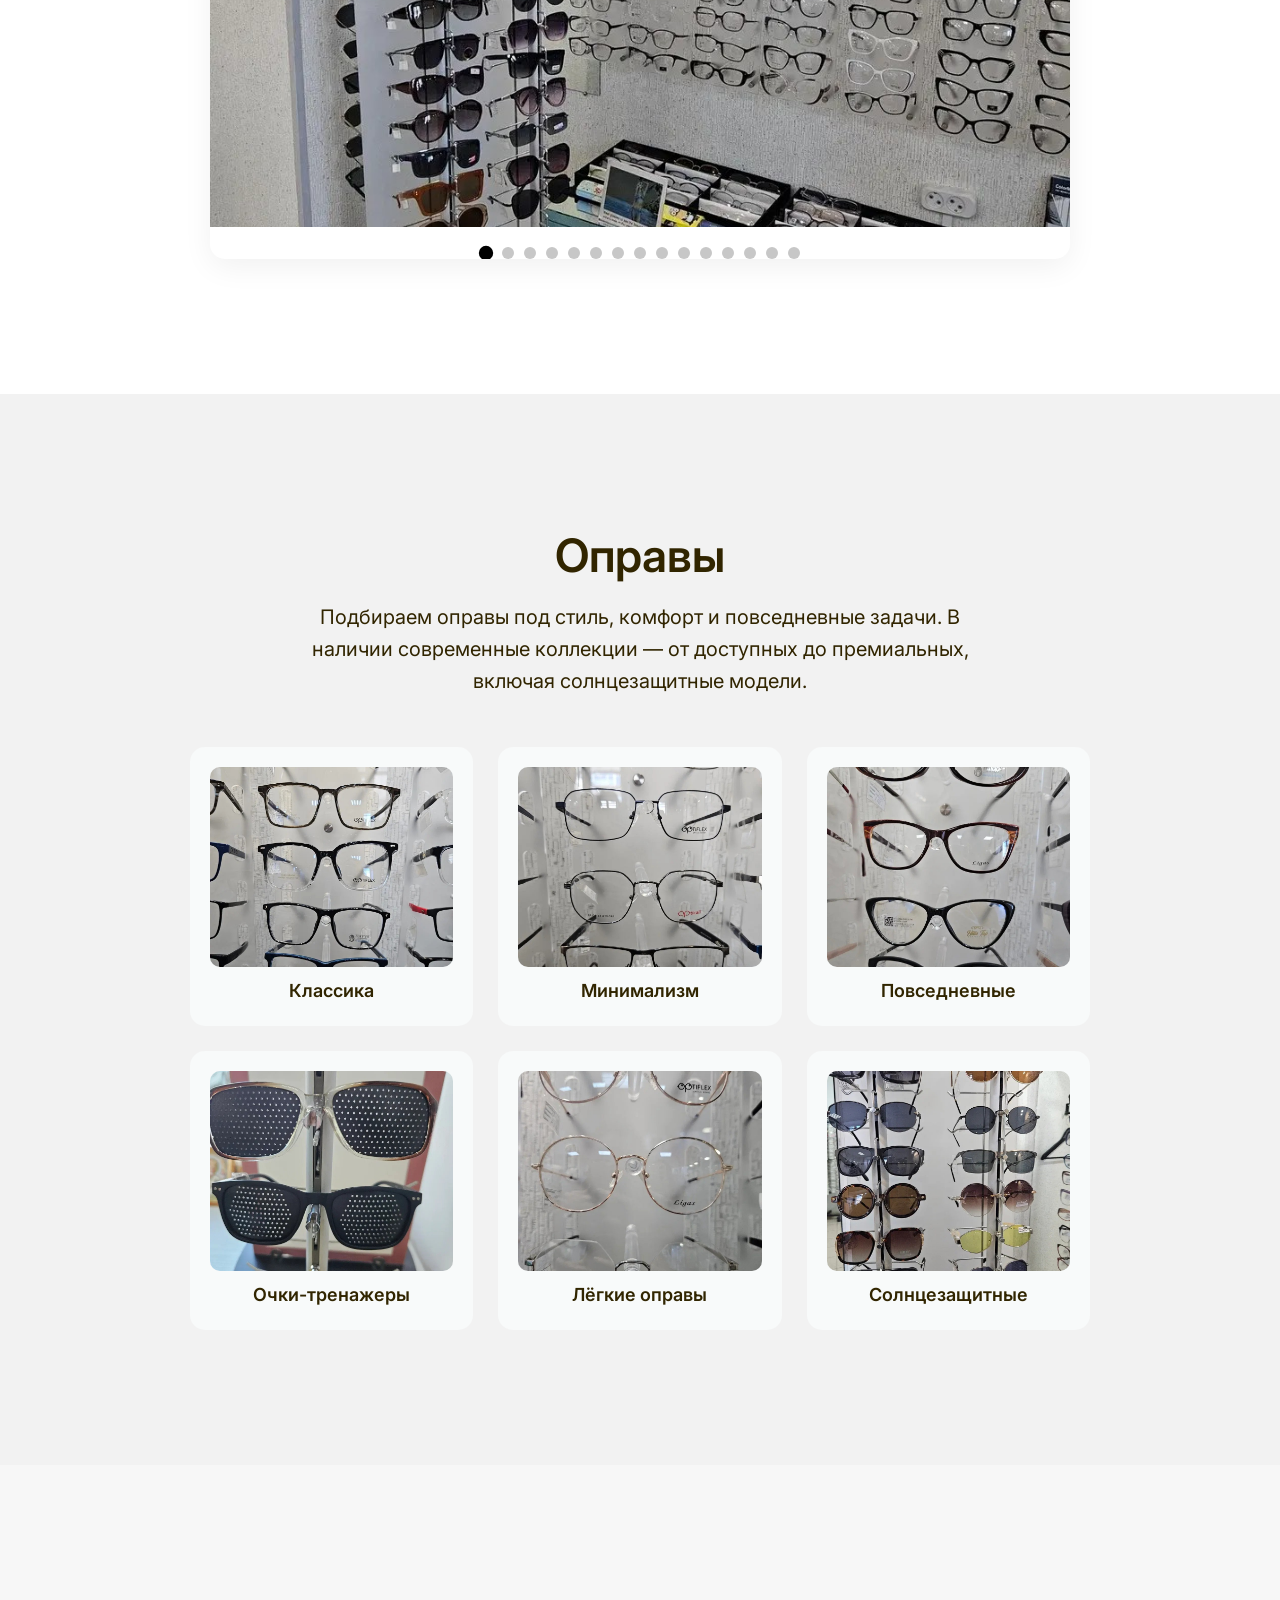
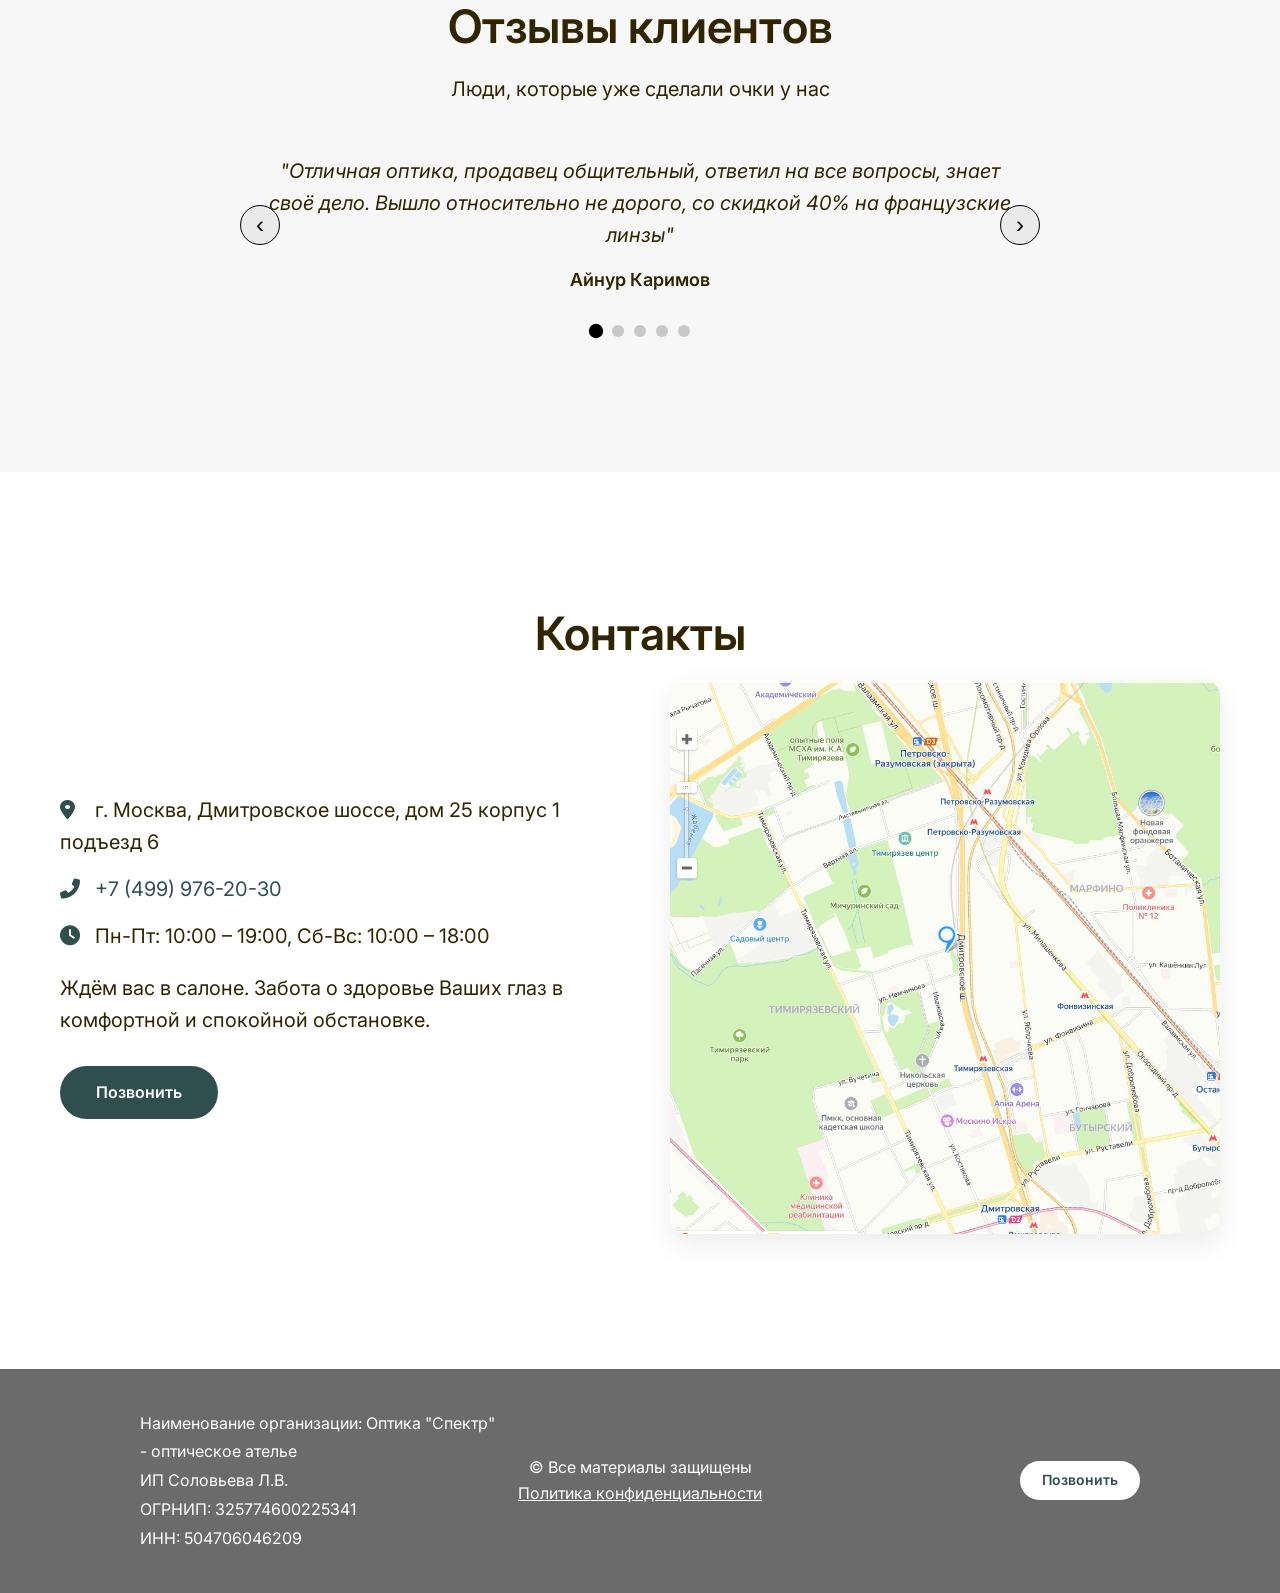
==== commit 5569a45c: "Update index.html" ====
--- a/index.html
+++ b/index.html
@@ -333,7 +333,7 @@
         }
 
         /* ===== ГАЛЕРЕЯ (карусель) ===== */
-        .gallery { background: #f2f2f2; }
+        .gallery { background: #ffffff; }
         .slider-container {
             overflow: hidden;
             position: relative;
@@ -472,7 +472,7 @@
         }
 
         /* ===== ОПРАВЫ (сетка 3x2) ===== */
-        .frames { background: #ffffff; }
+        .frames { background:#f2f2f2; }
         .frames-grid {
             display: grid;
             grid-template-columns: repeat(3, 1fr);
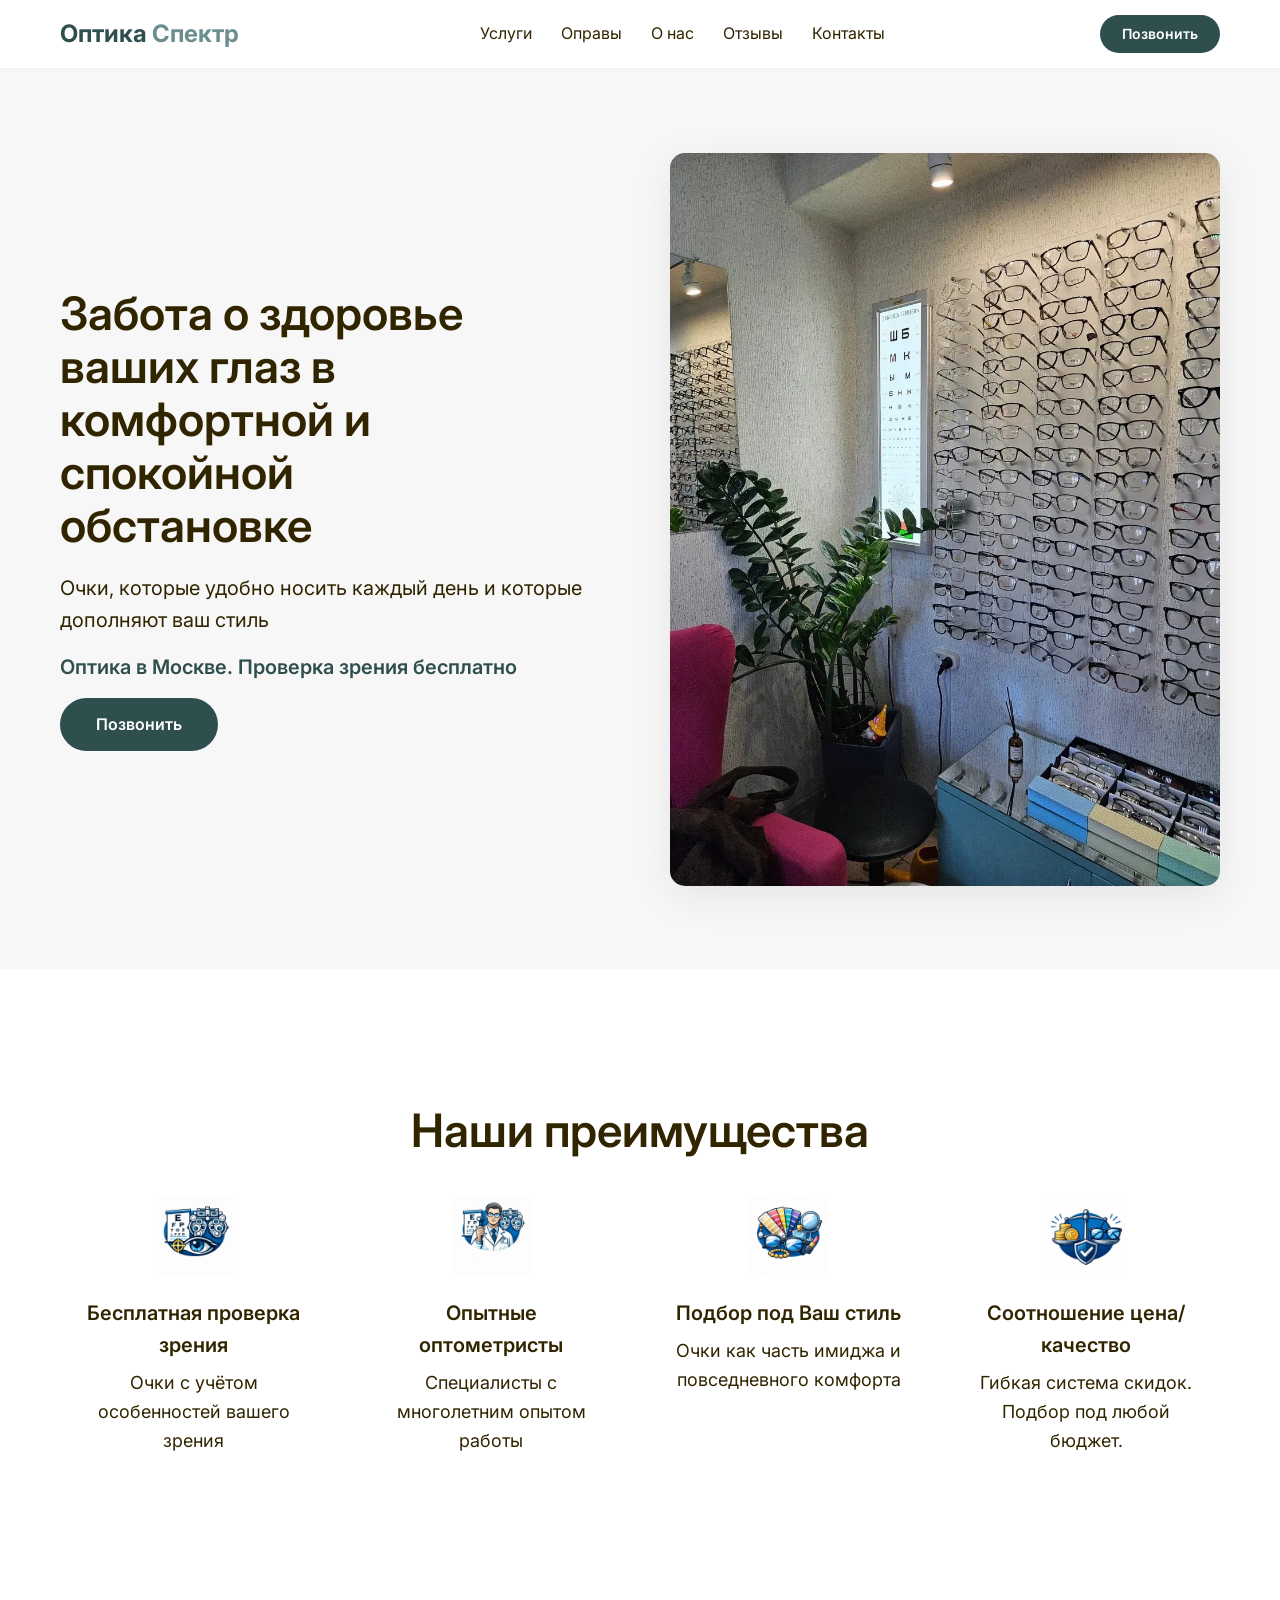
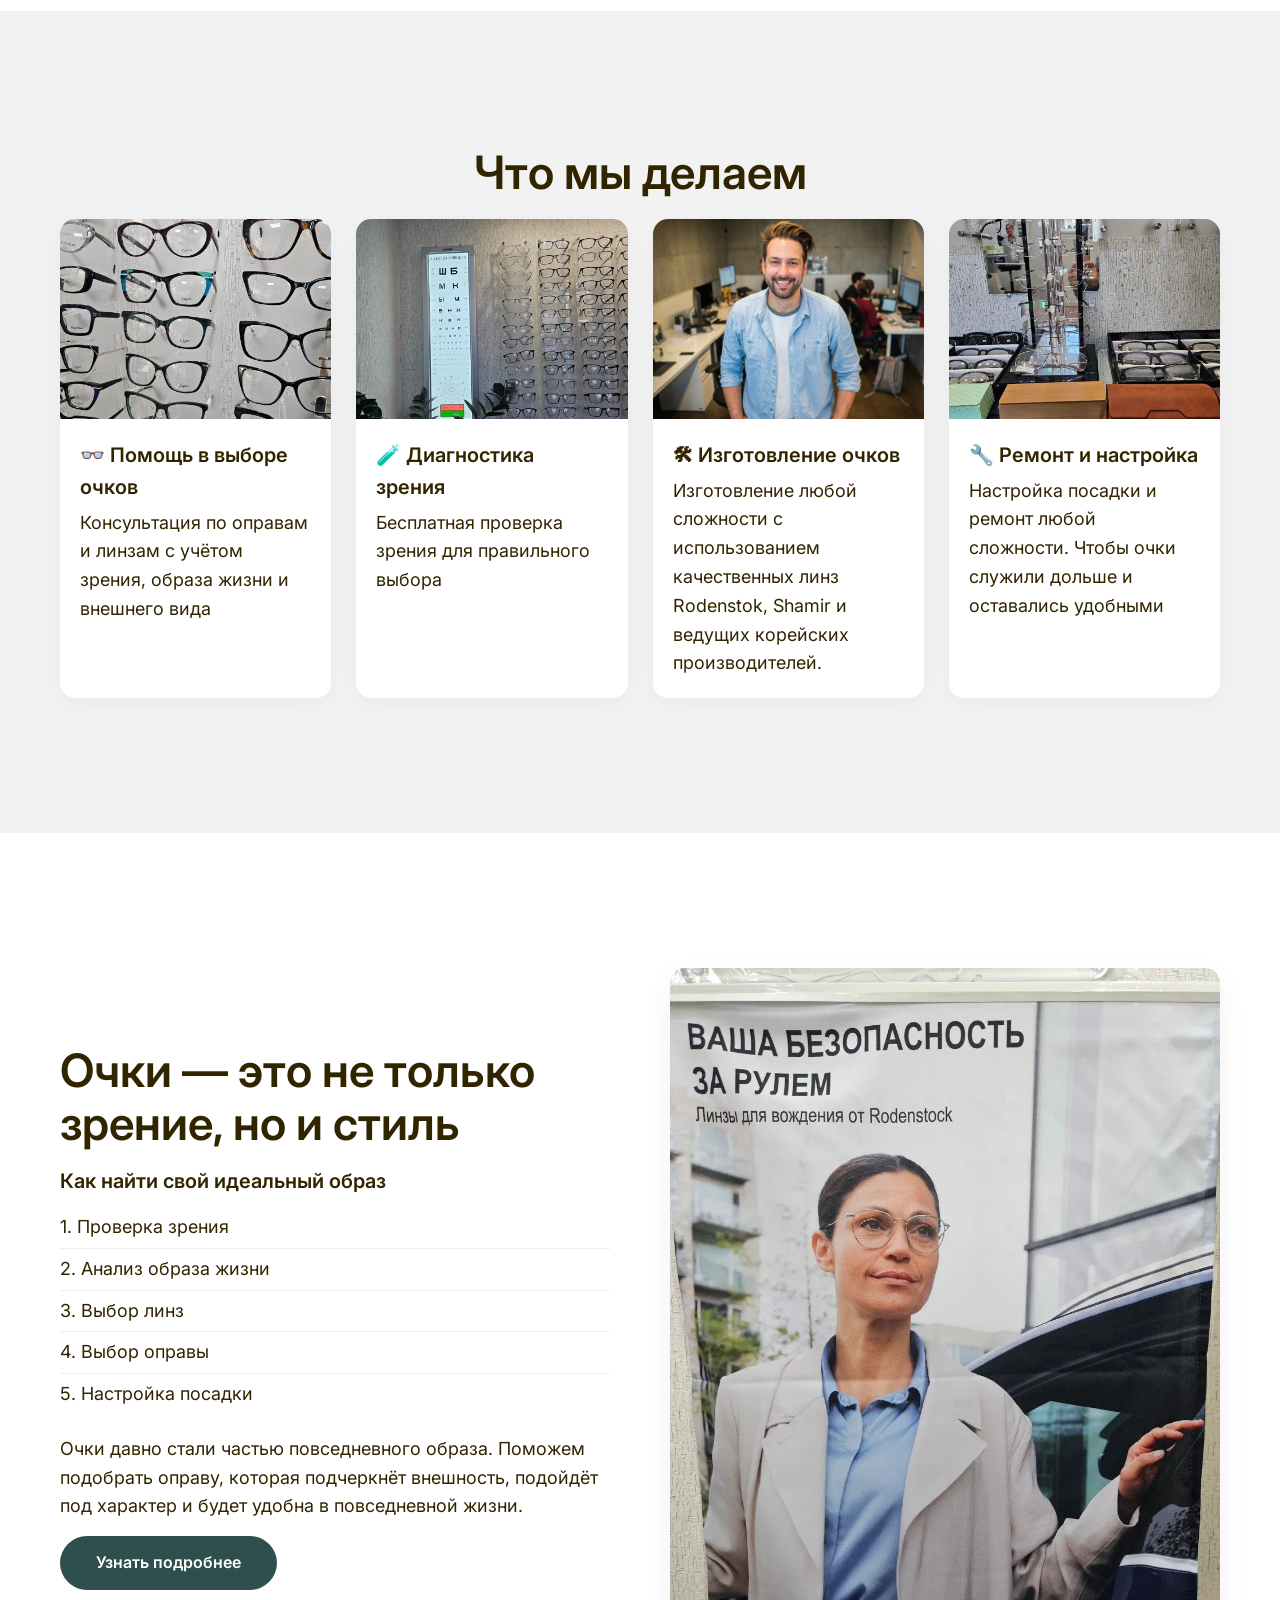
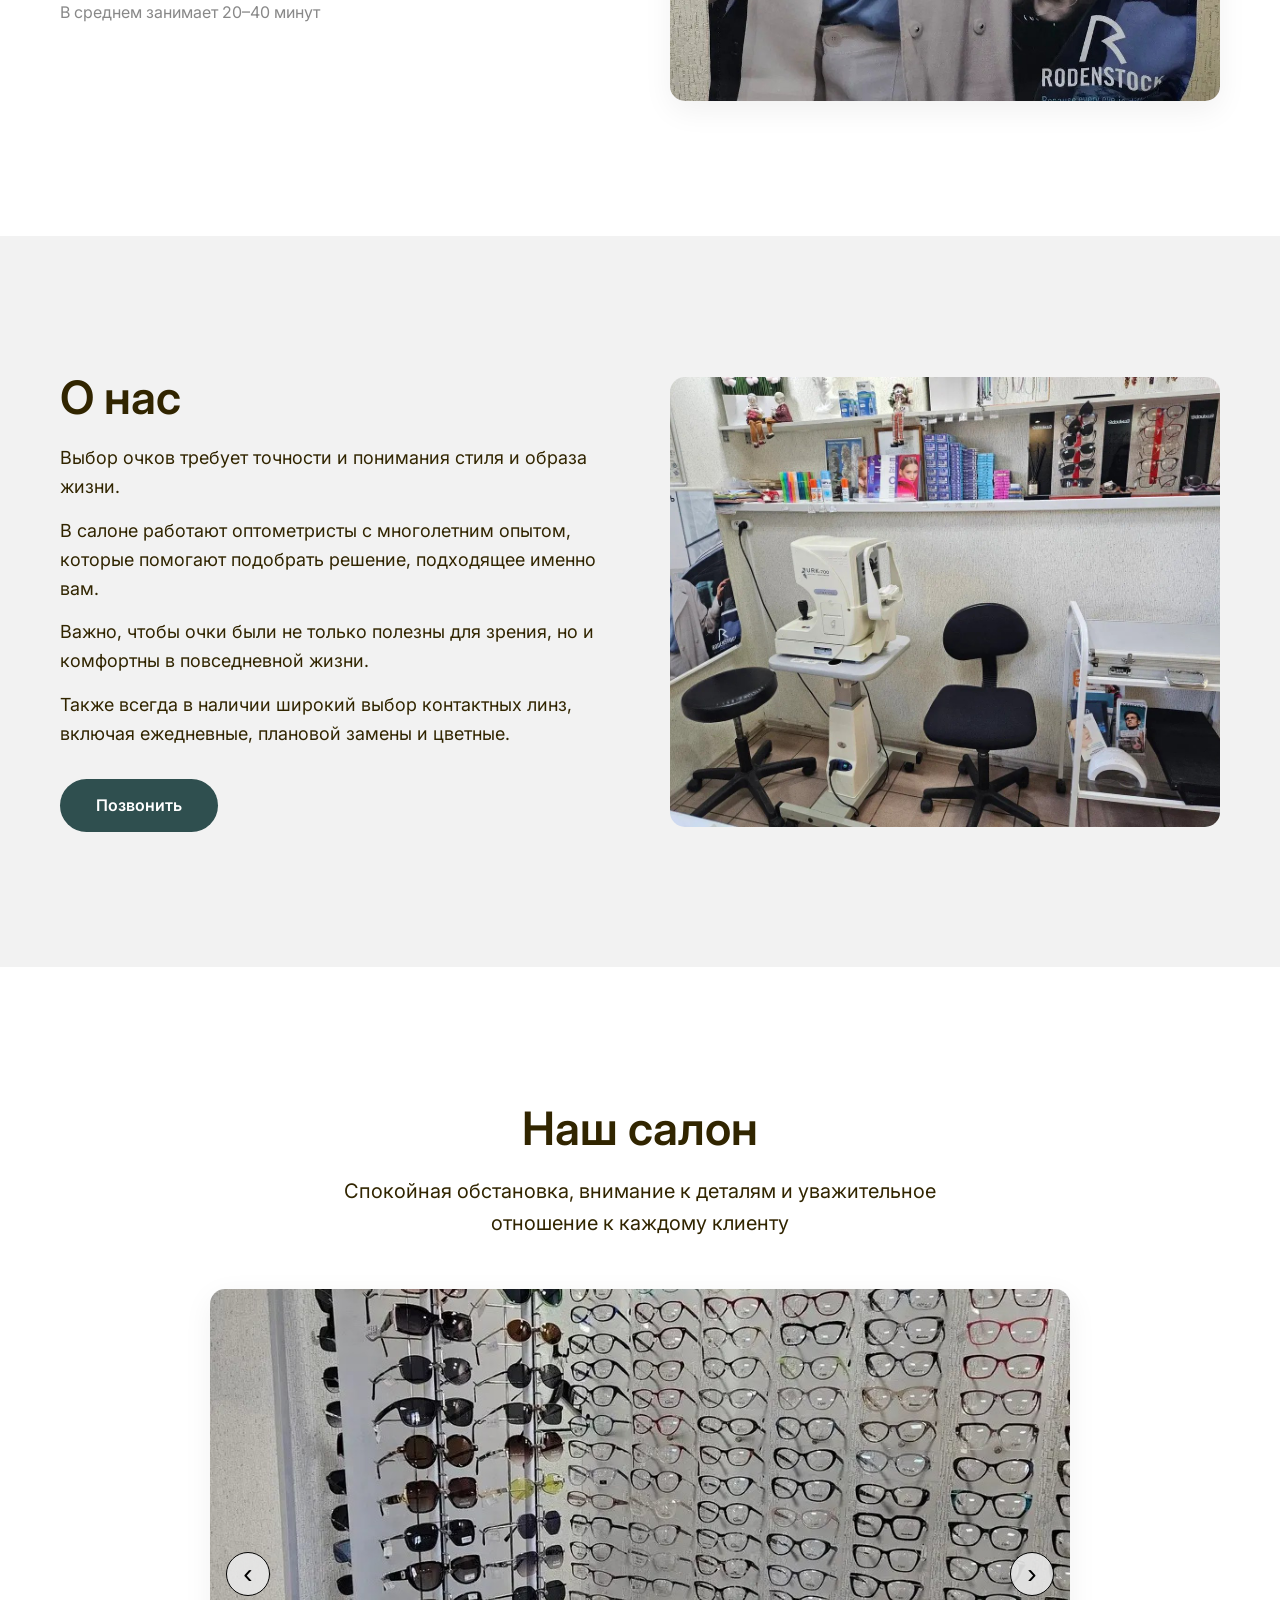
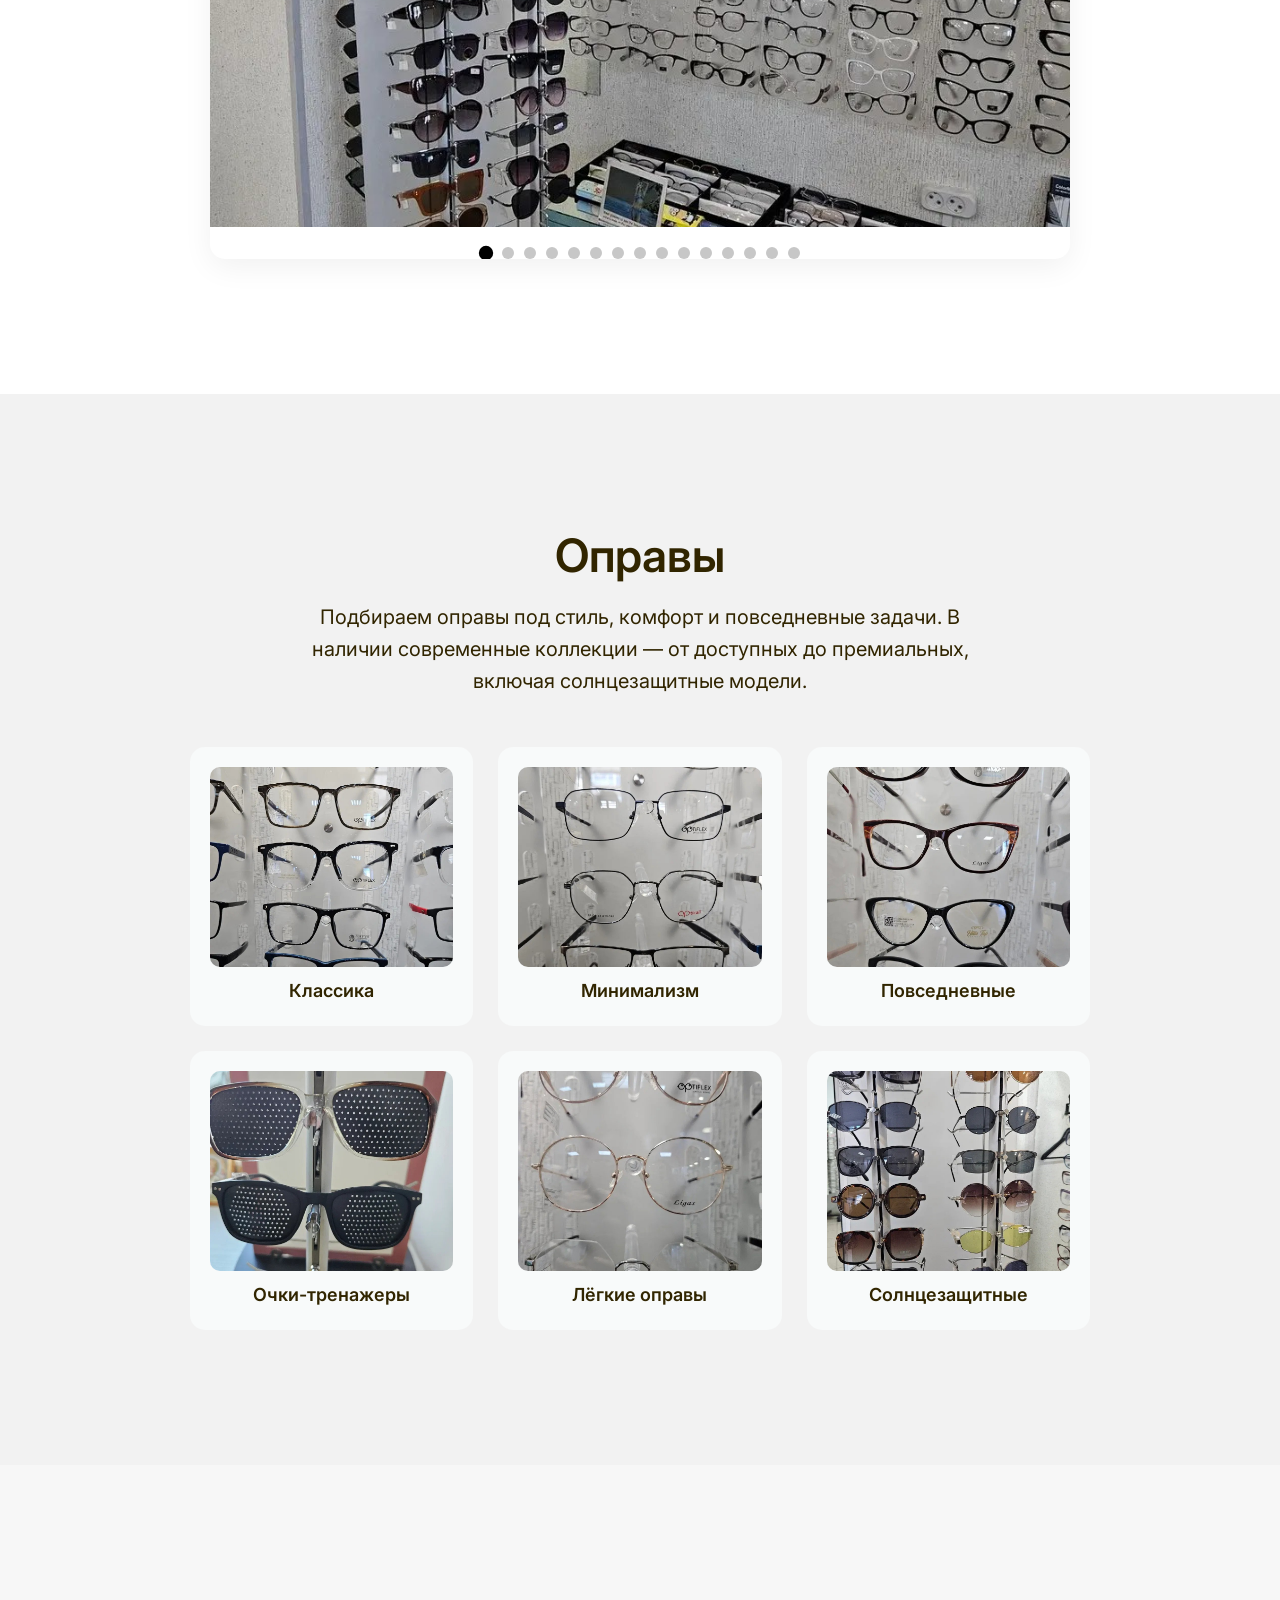
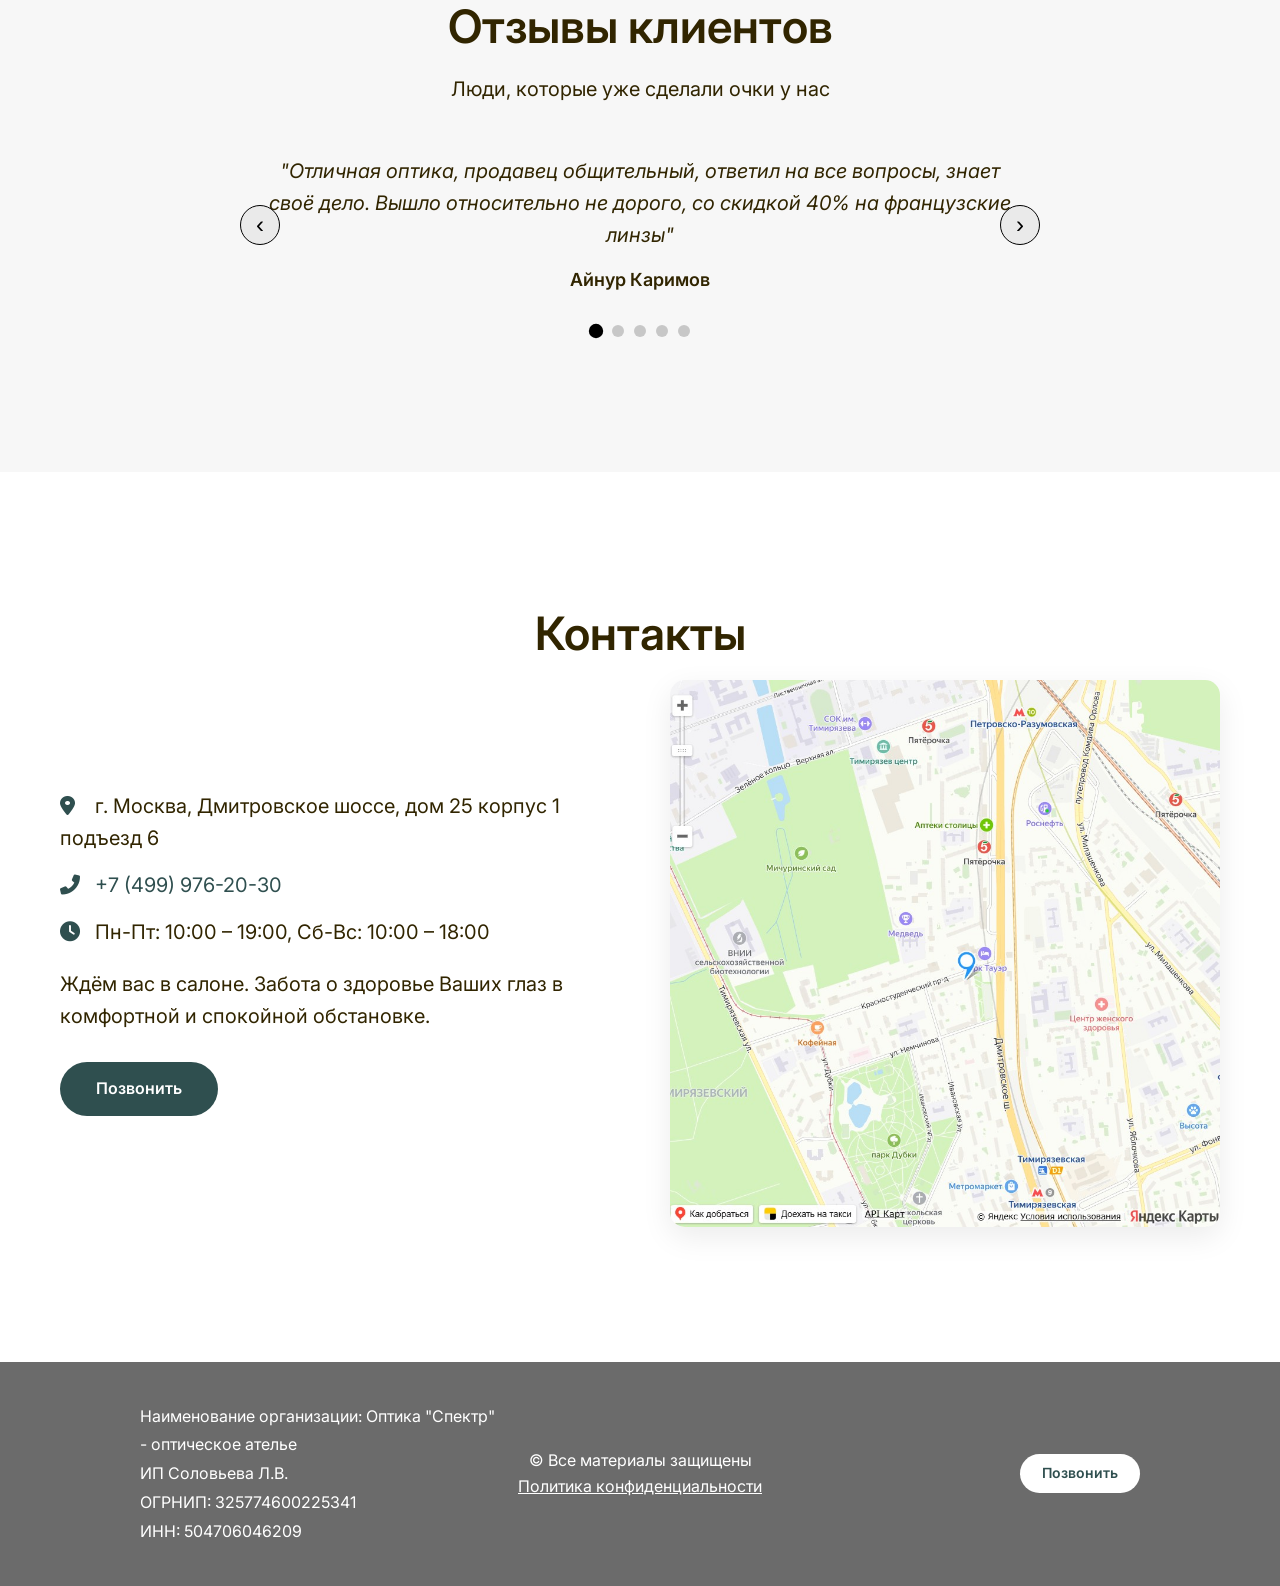
==== commit 8555e5c1: "Update index.html" ====
--- a/index.html
+++ b/index.html
@@ -837,7 +837,7 @@
                 </div>
                 <div class="footer-center">
                     © Все материалы защищены<br>
-                    <a href="#">Политика конфиденциальности</a>
+                   <a href="privacy.html">Политика конфиденциальности</a>
                 </div>
                 <div class="footer-right">
                     <a href="#contact" class="btn">Позвонить</a>
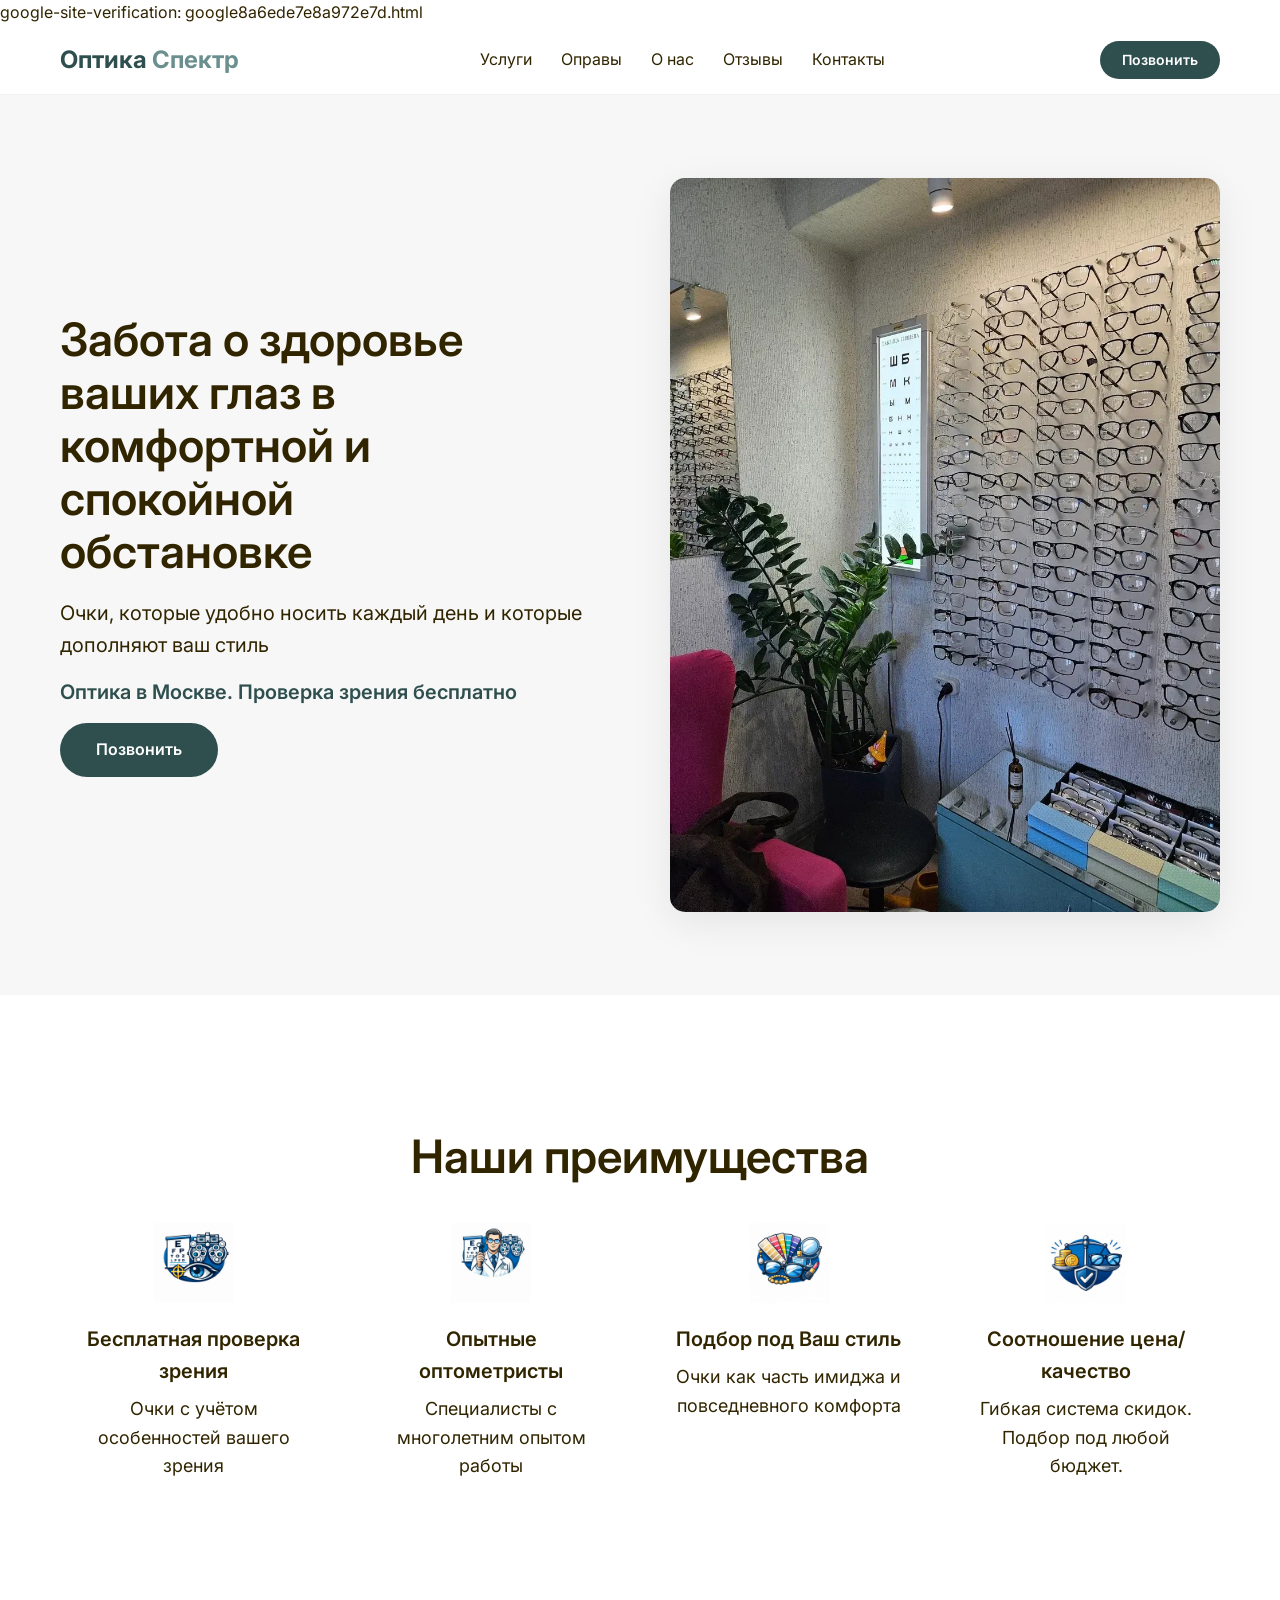
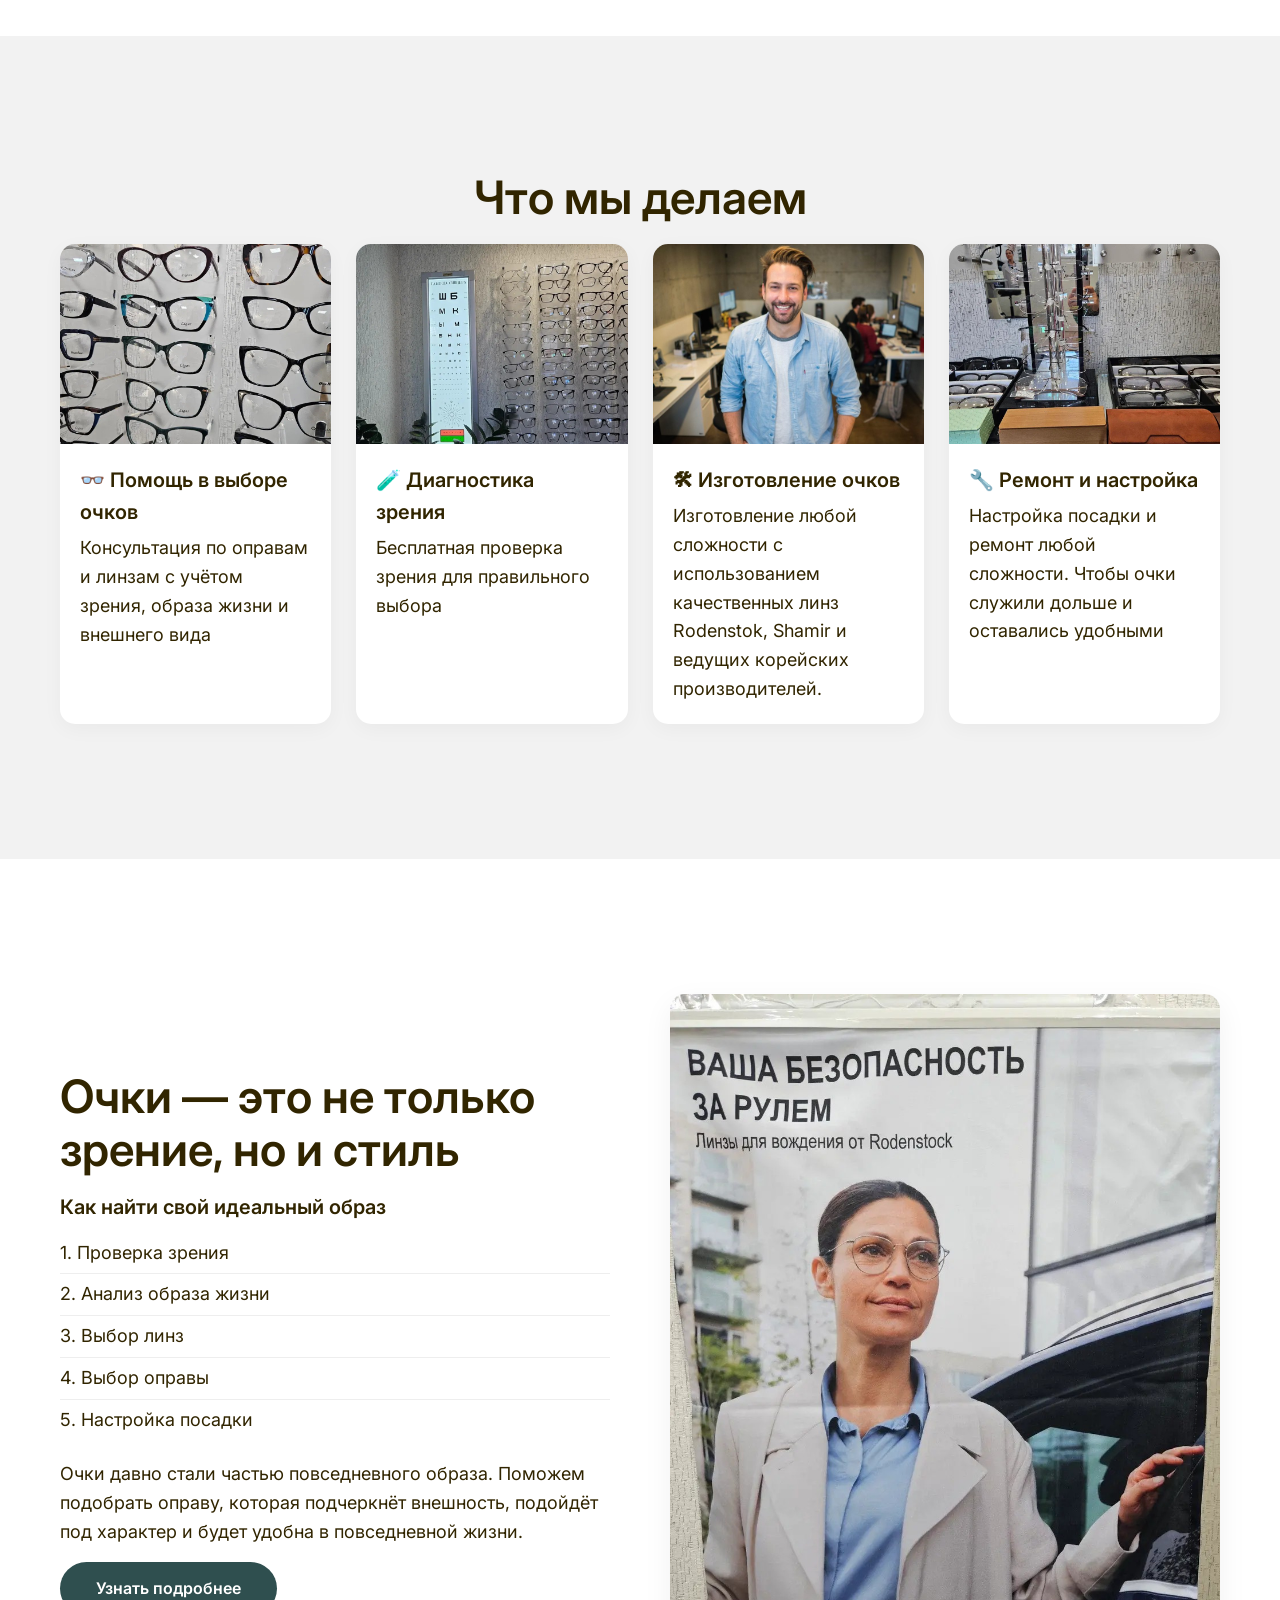
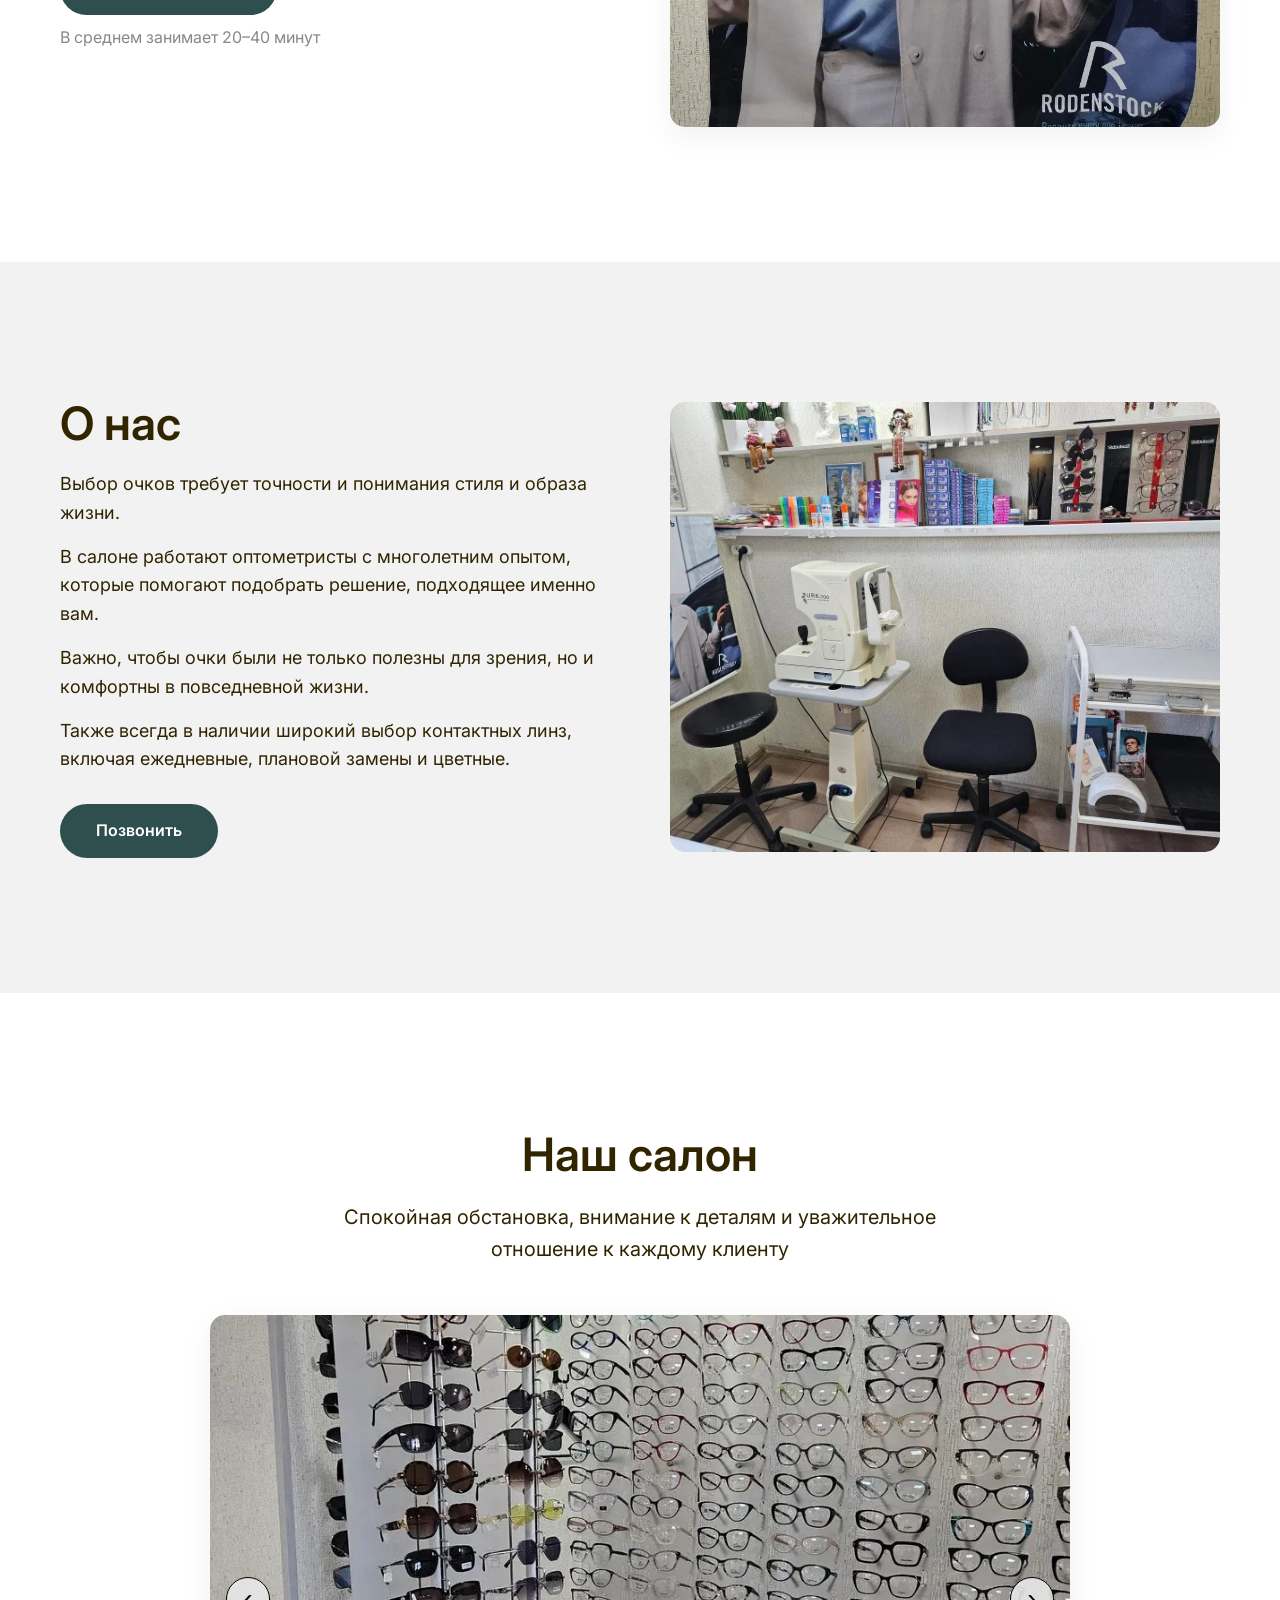
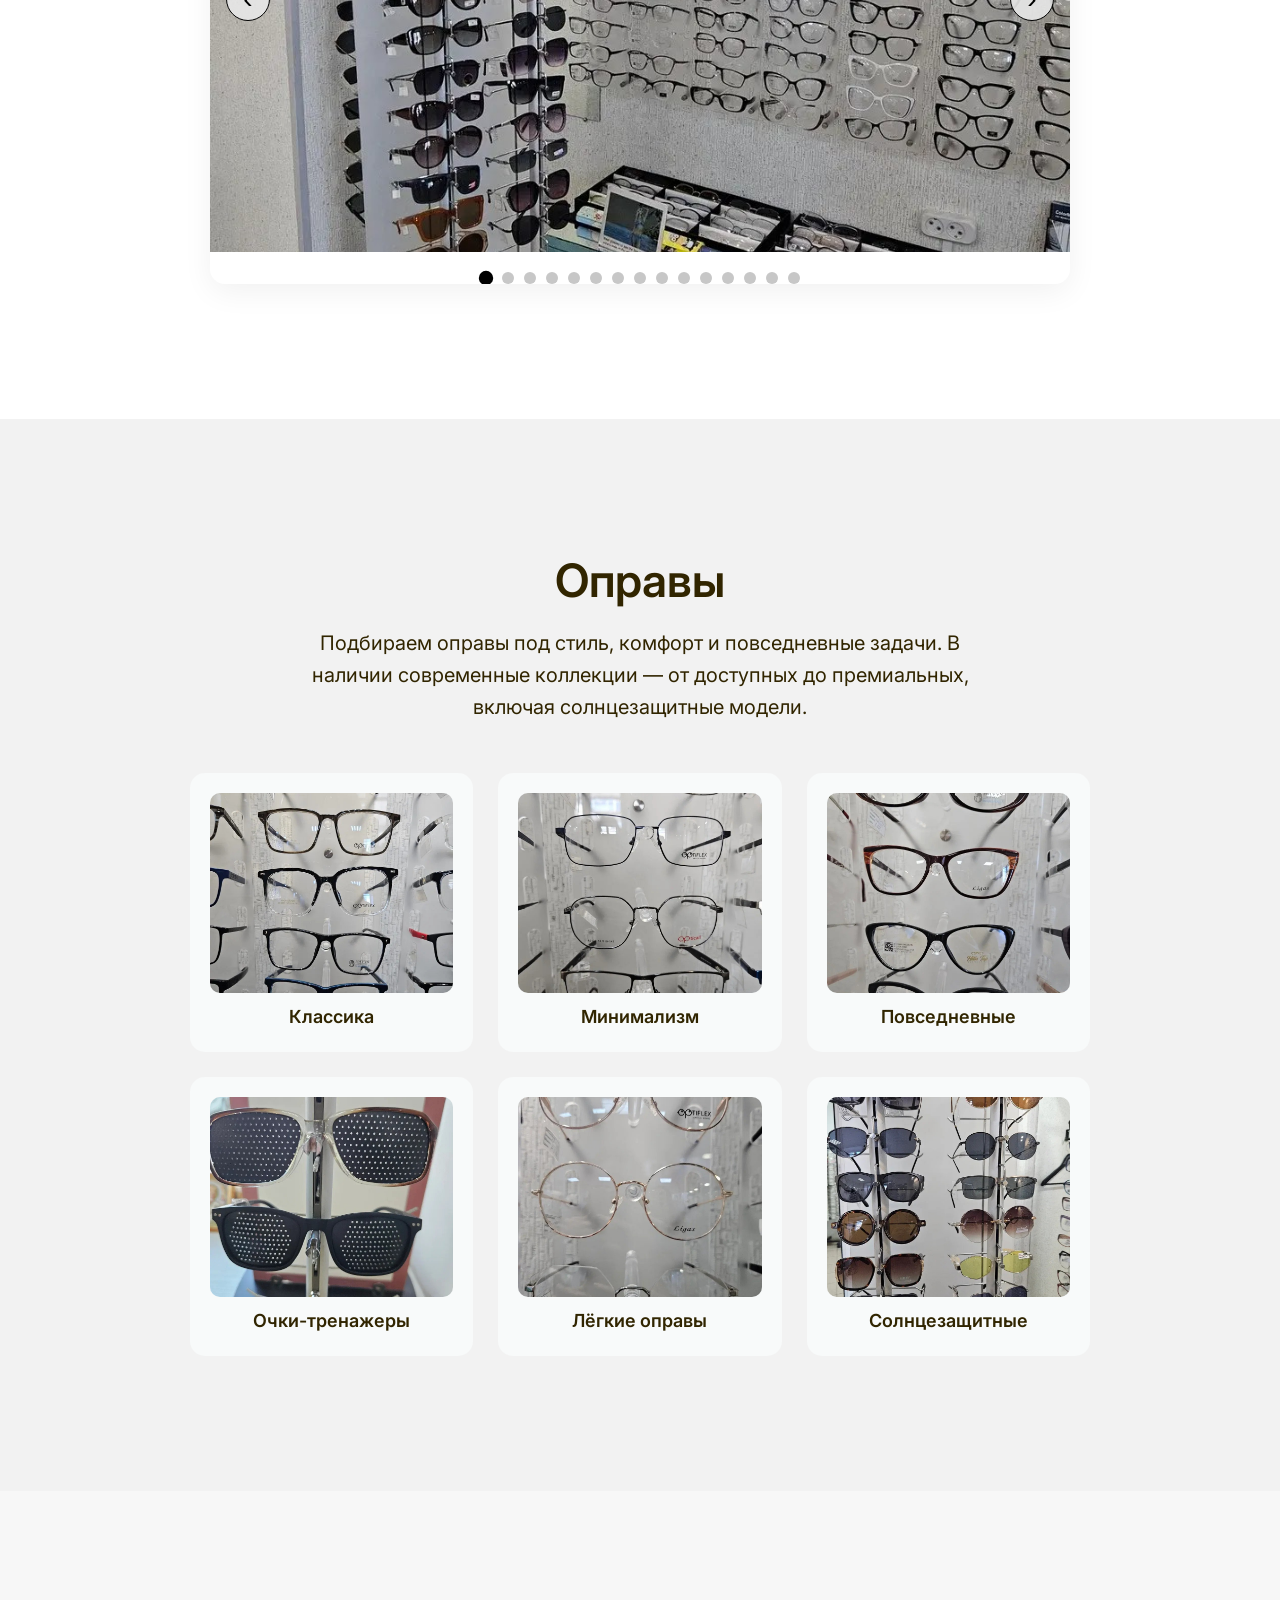
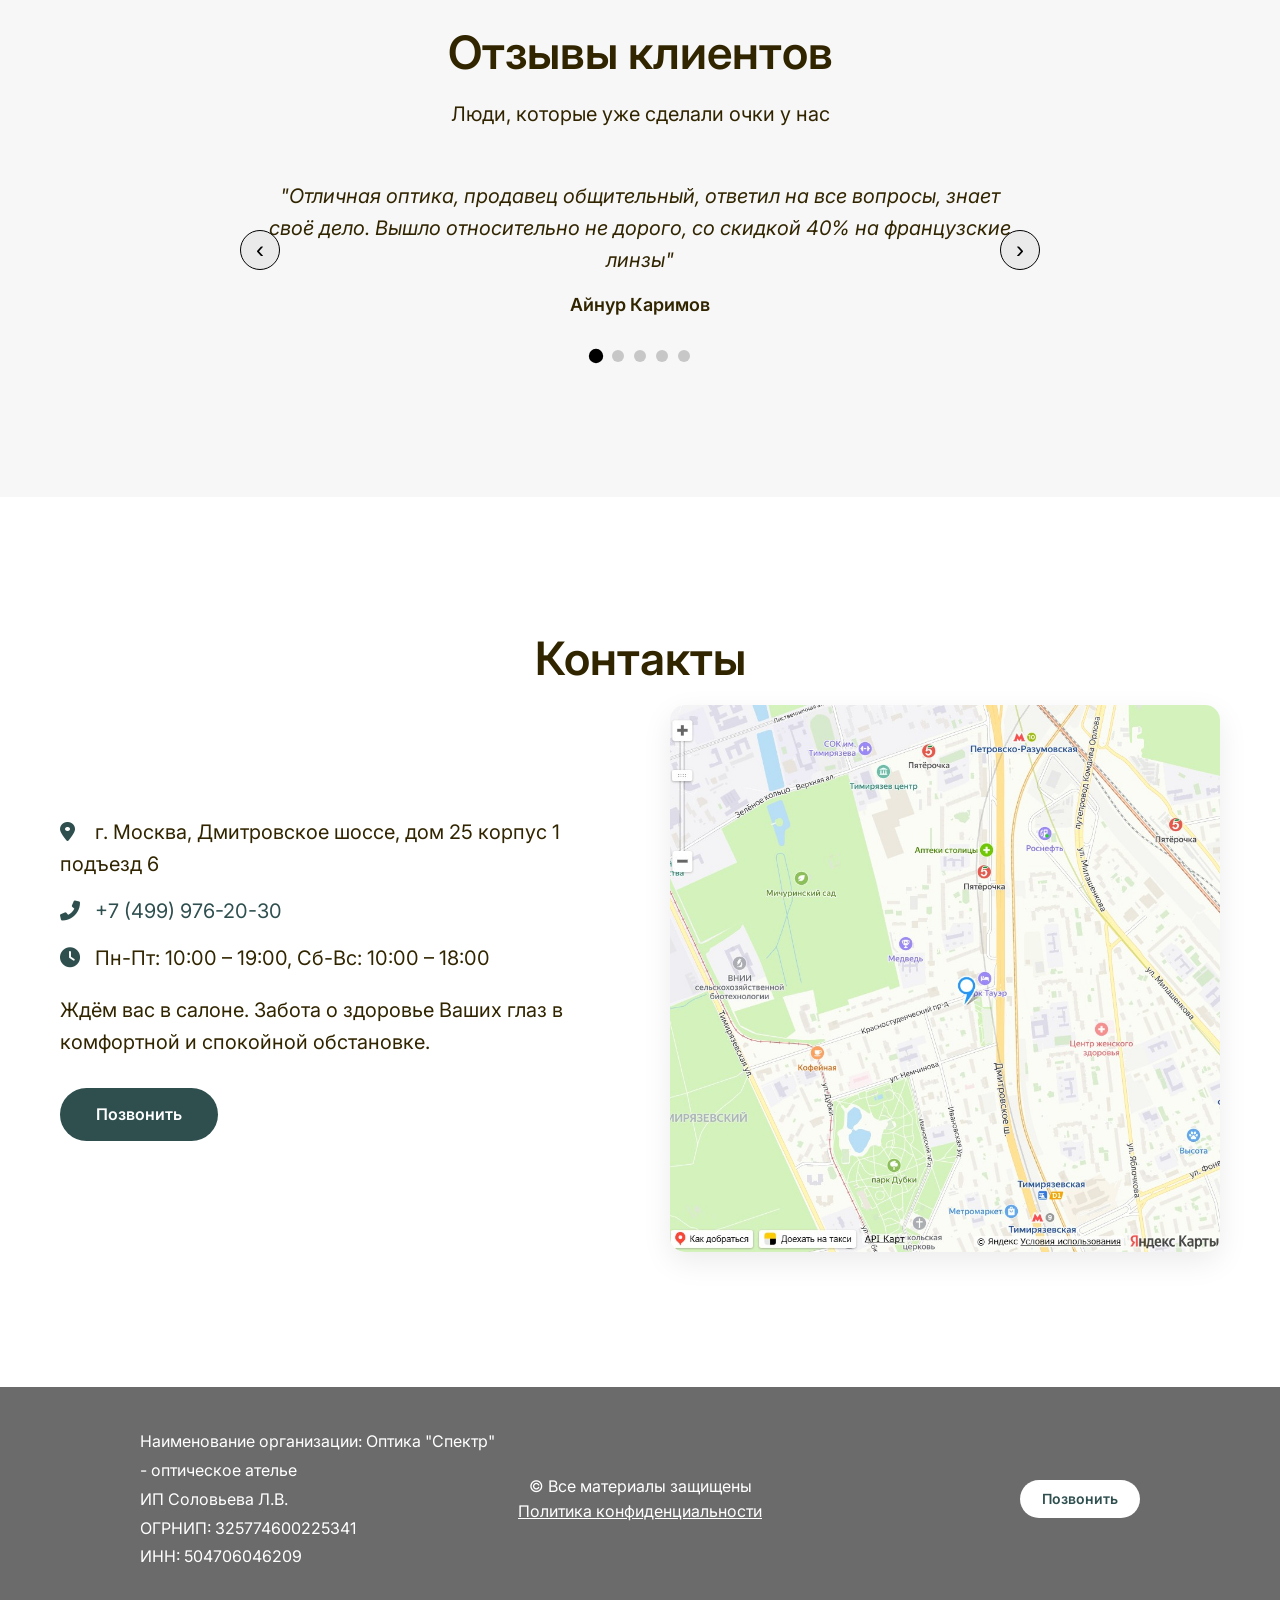
==== commit dc7f06e0: "Update index.html" ====
--- a/index.html
+++ b/index.html
@@ -6,7 +6,20 @@
     <title>Оптика "Спектр" - оптическое ателье</title>
     <meta name="description" content='Оптика "Спектр" на Дмитровском шоссе 25, к.1'>
     <link rel="icon" href="images/favicon.jpg" type="image/x-icon">
-
+    google-site-verification: google8a6ede7e8a972e7d.html
+<!-- Yandex.Metrika counter -->
+<script type="text/javascript">
+    (function(m,e,t,r,i,k,a){
+        m[i]=m[i]||function(){(m[i].a=m[i].a||[]).push(arguments)};
+        m[i].l=1*new Date();
+        for (var j = 0; j < document.scripts.length; j++) {if (document.scripts[j].src === r) { return; }}
+        k=e.createElement(t),a=e.getElementsByTagName(t)[0],k.async=1,k.src=r,a.parentNode.insertBefore(k,a)
+    })(window, document,'script','https://mc.yandex.ru/metrika/tag.js?id=111767178', 'ym');
+
+    ym(111767178, 'init', {ssr:true, webvisor:true, clickmap:true, ecommerce:"dataLayer", referrer: document.referrer, url: location.href, accurateTrackBounce:true, trackLinks:true});
+</script>
+<noscript><div><img src="https://mc.yandex.ru/watch/111767178" style="position:absolute; left:-9999px;" alt="" /></div></noscript>
+<!-- /Yandex.Metrika counter -->
     <!-- Шрифт Inter (замена Tilda Sans) -->
     <link rel="preconnect" href="https://fonts.googleapis.com">
     <link rel="preconnect" href="https://fonts.gstatic.com" crossorigin>
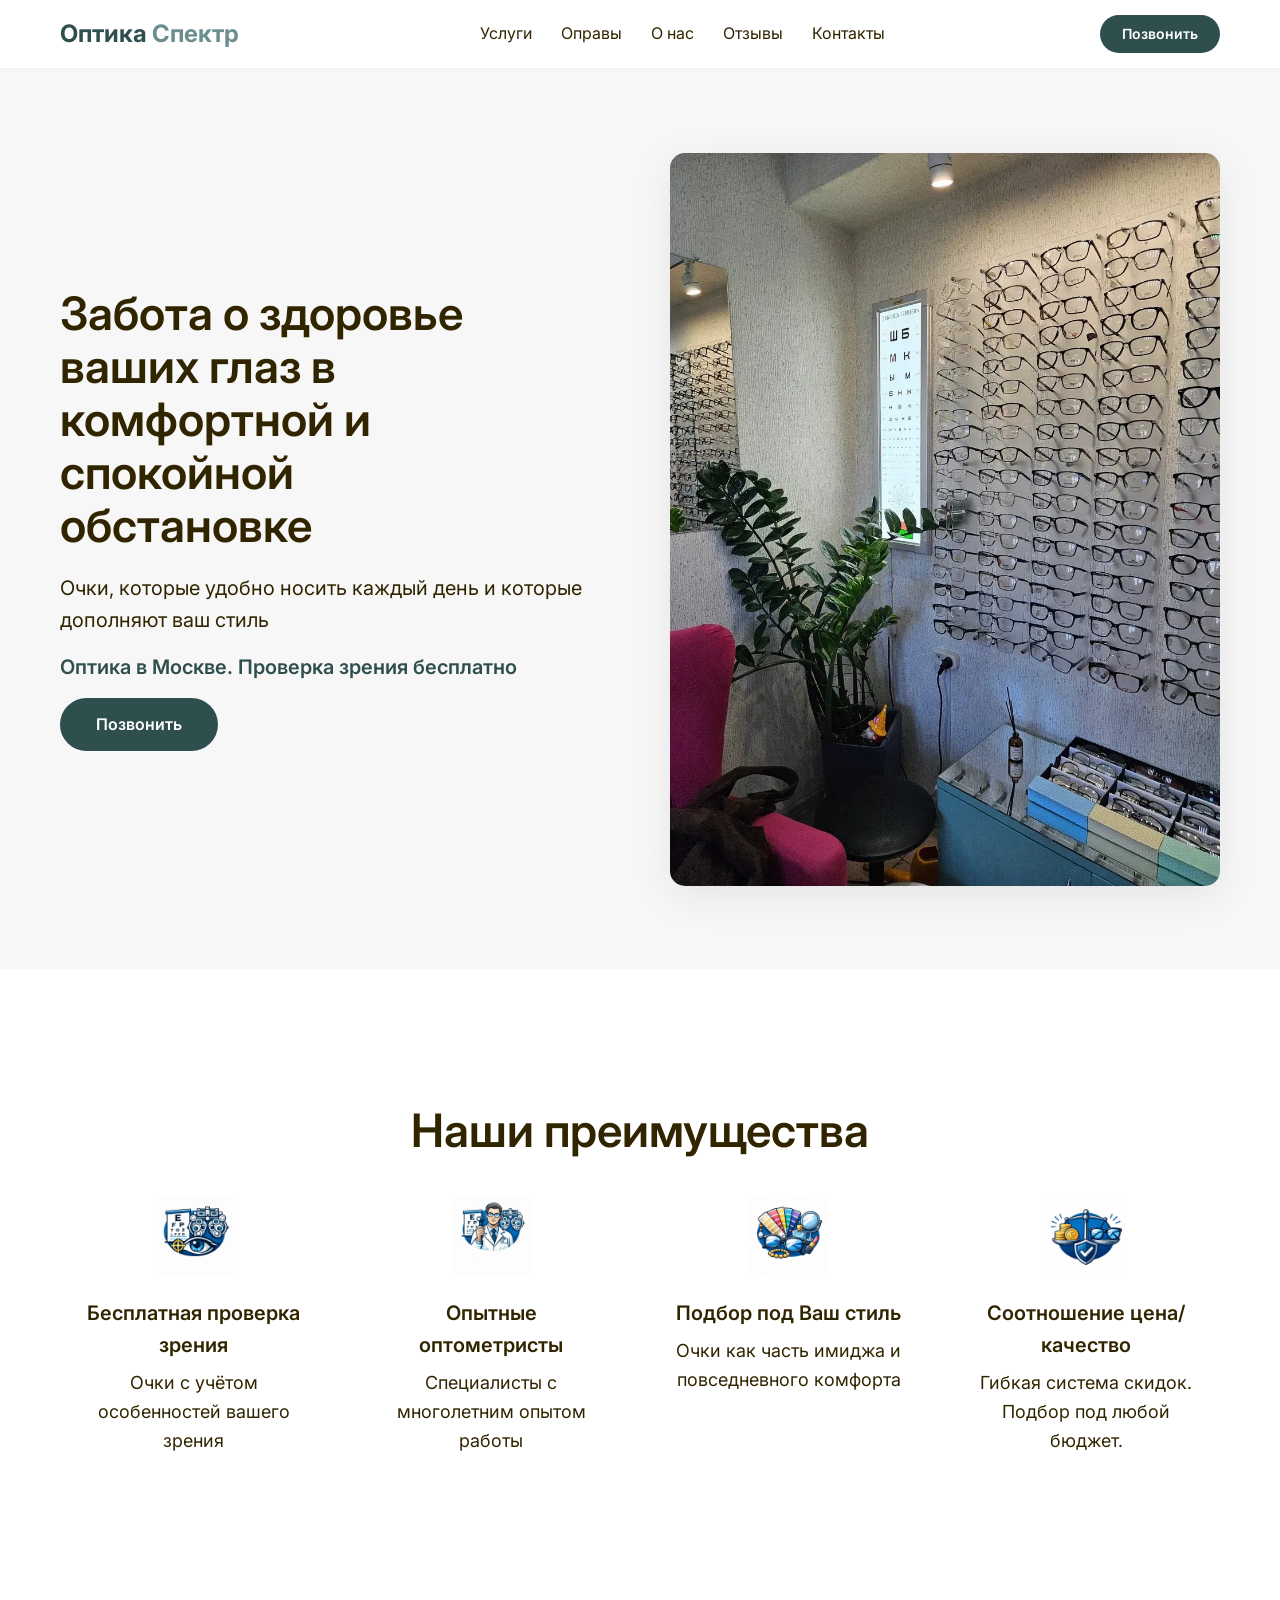
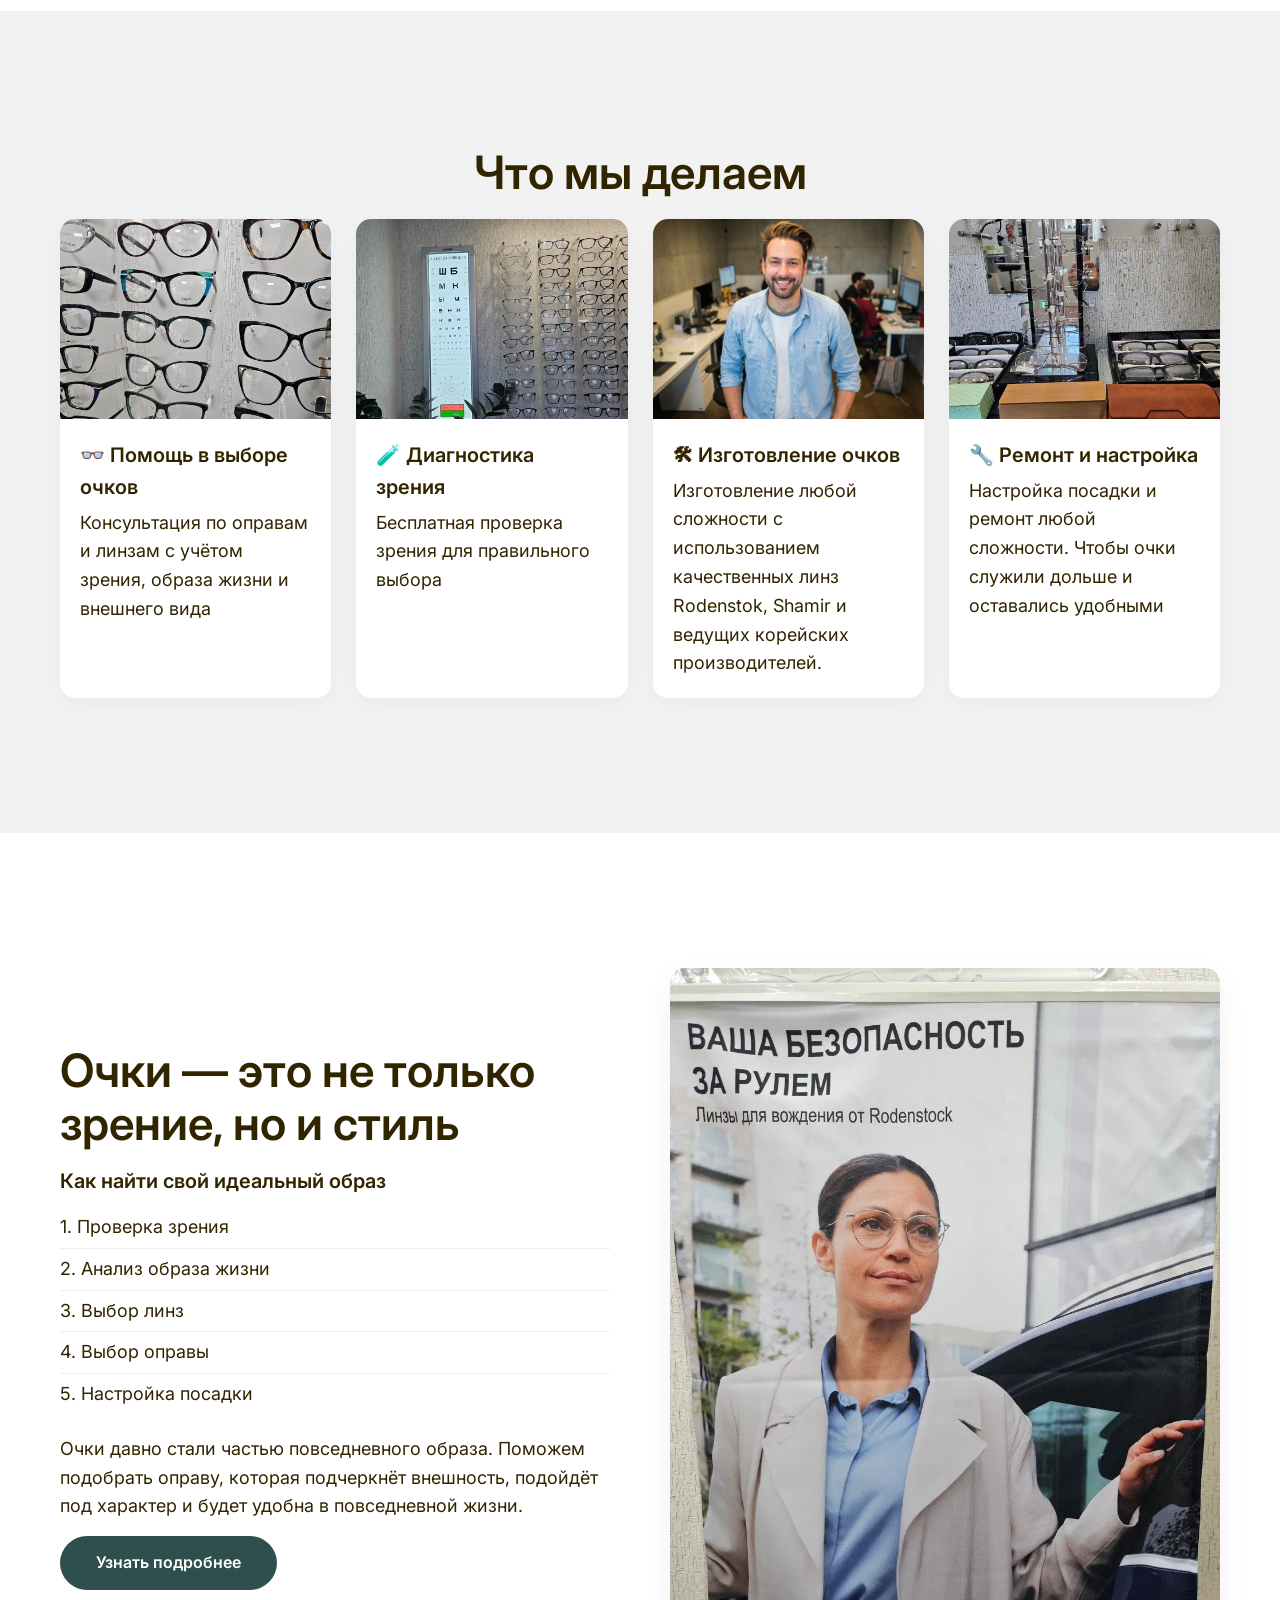
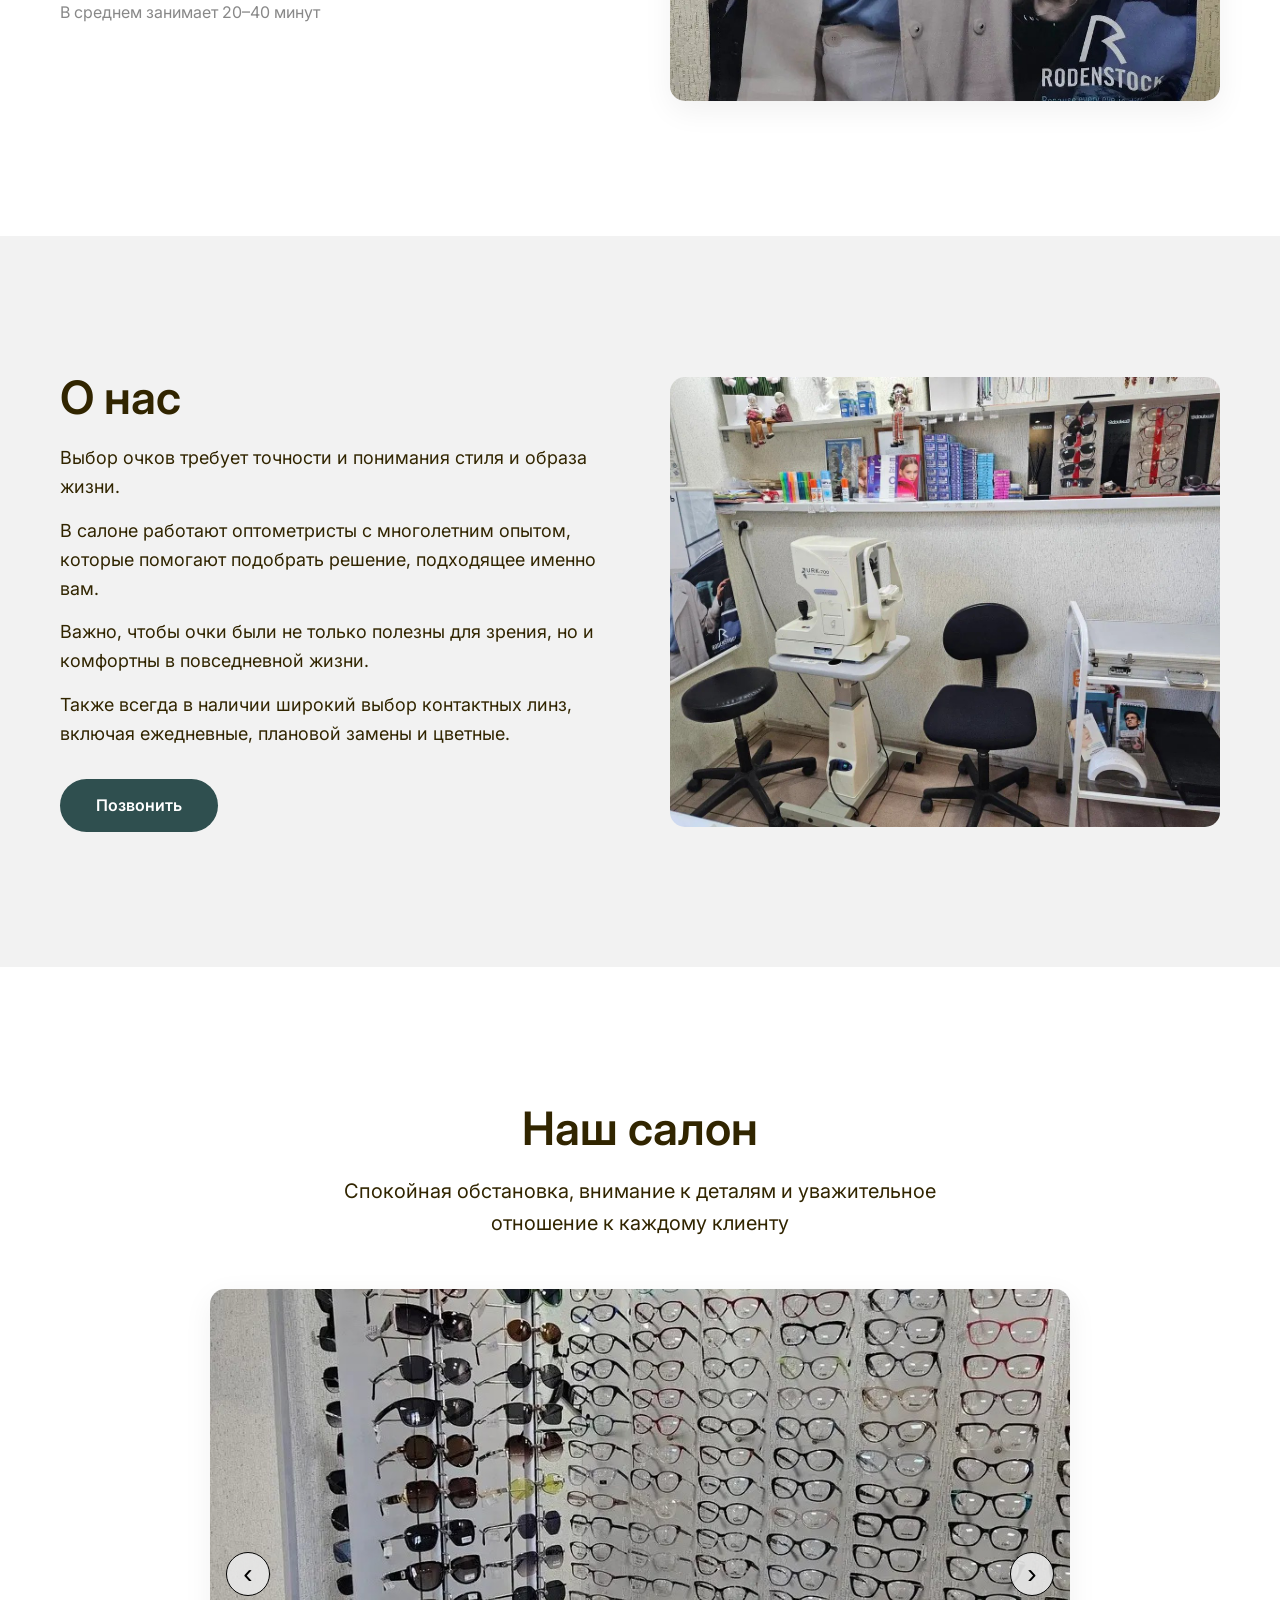
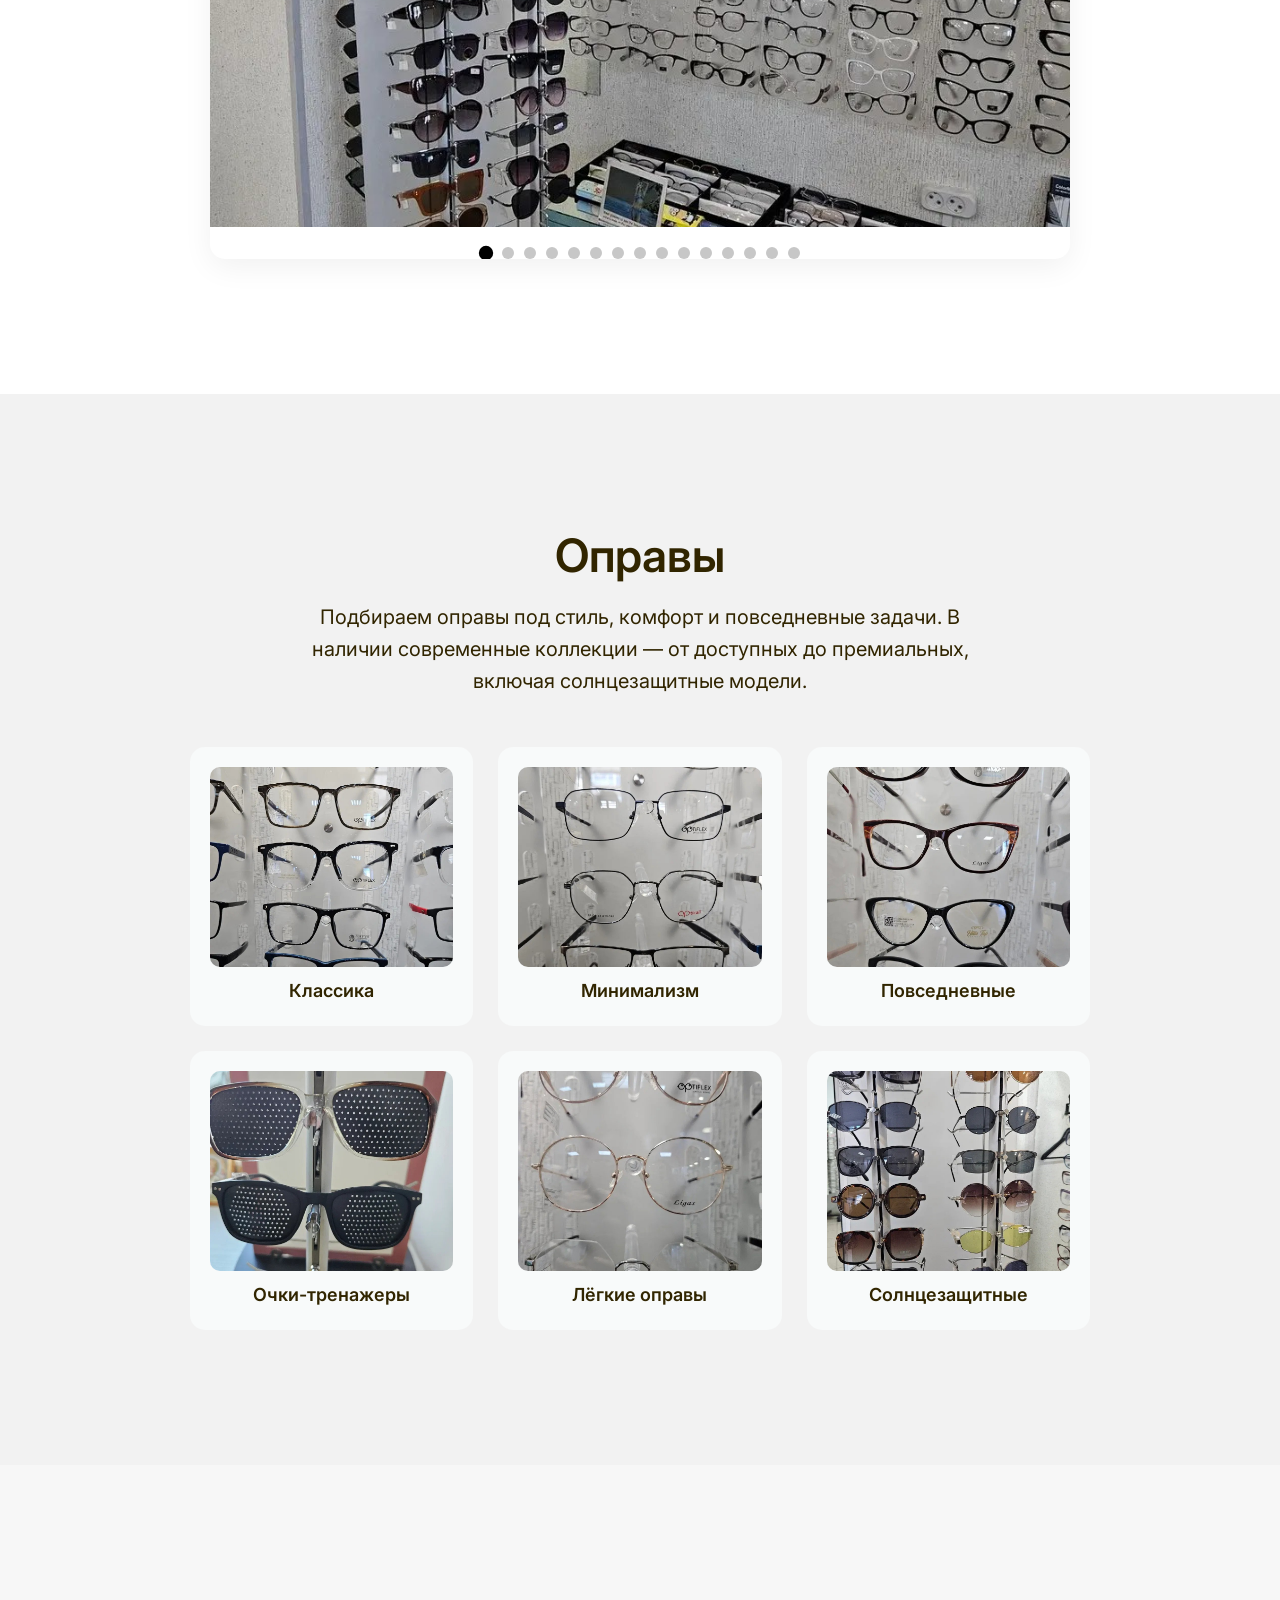
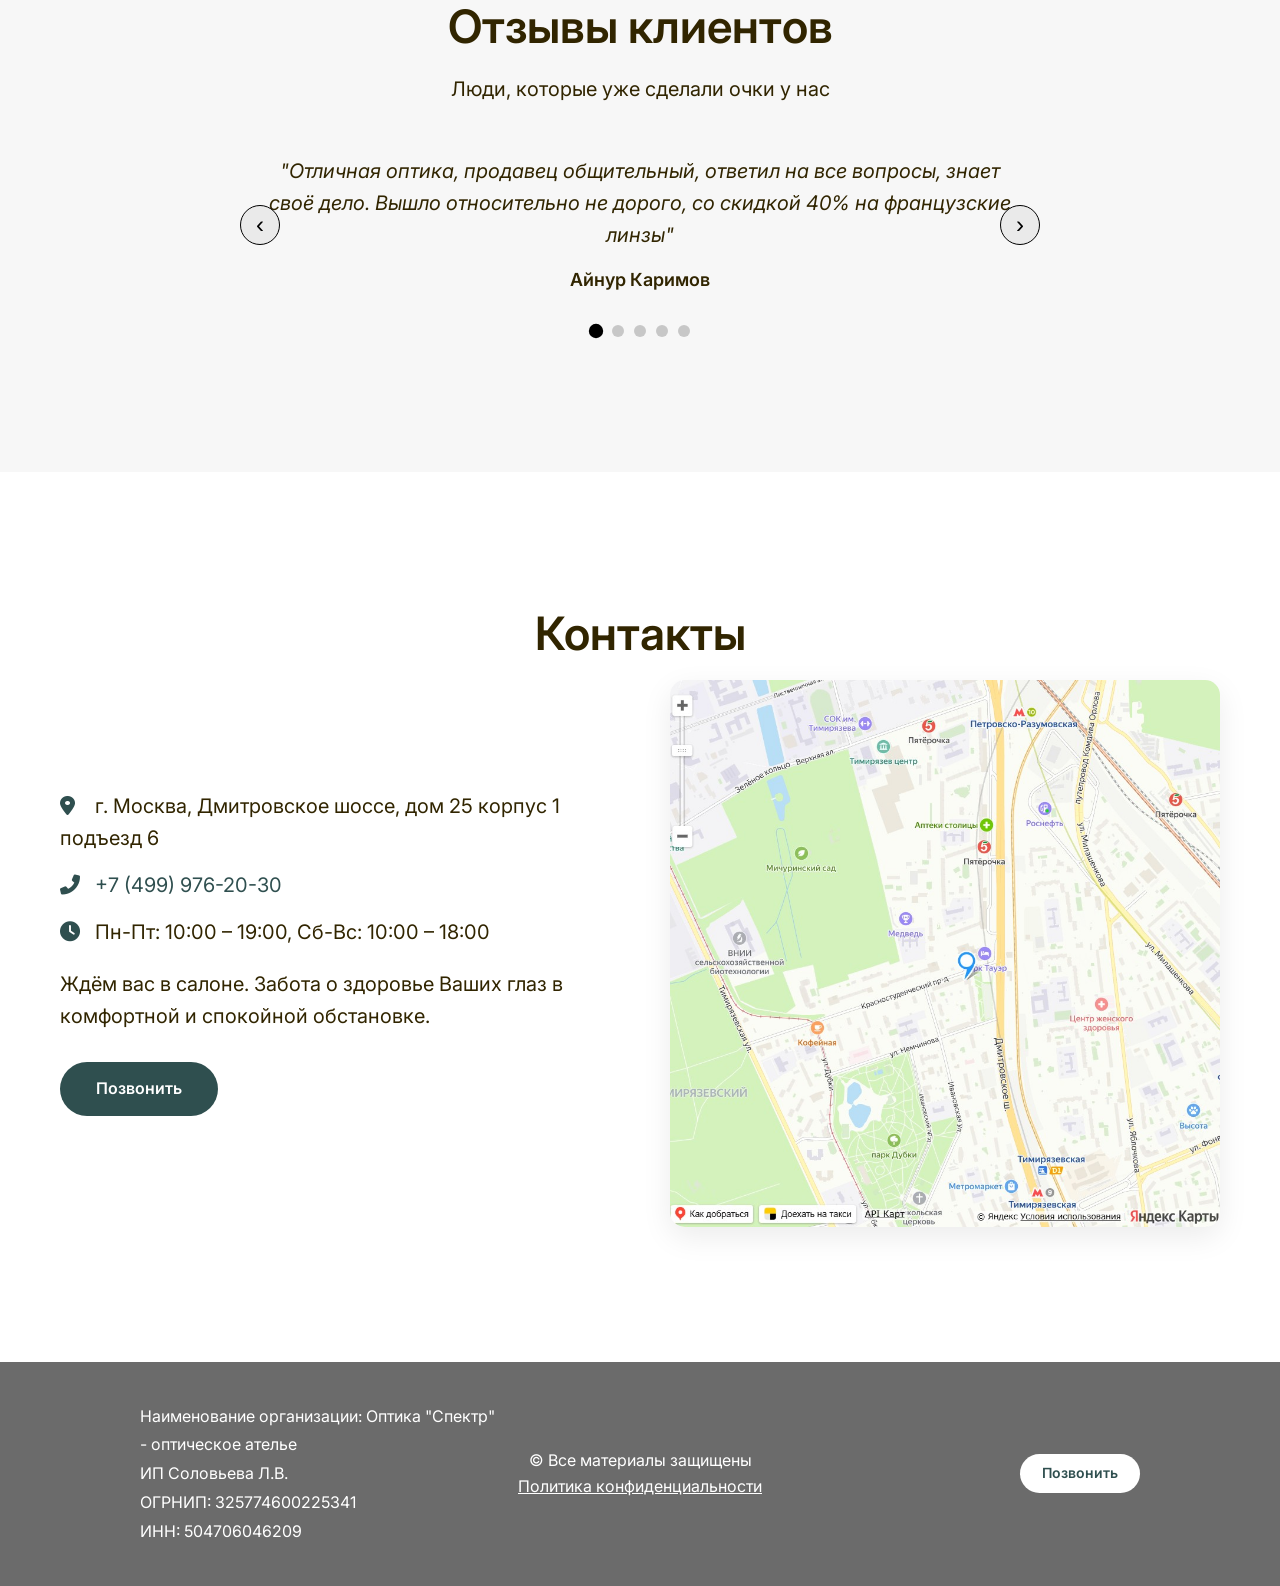
==== commit ad08d3ac: "Update index.html" ====
--- a/index.html
+++ b/index.html
@@ -6,7 +6,7 @@
     <title>Оптика "Спектр" - оптическое ателье</title>
     <meta name="description" content='Оптика "Спектр" на Дмитровском шоссе 25, к.1'>
     <link rel="icon" href="images/favicon.jpg" type="image/x-icon">
-    google-site-verification: google8a6ede7e8a972e7d.html
+   <meta name="google-site-verification" content="TcHKfQQKnB9GerdCL9jp0GN8xmXw-RrNHFJGuRj8y1Q" />
 <!-- Yandex.Metrika counter -->
 <script type="text/javascript">
     (function(m,e,t,r,i,k,a){
